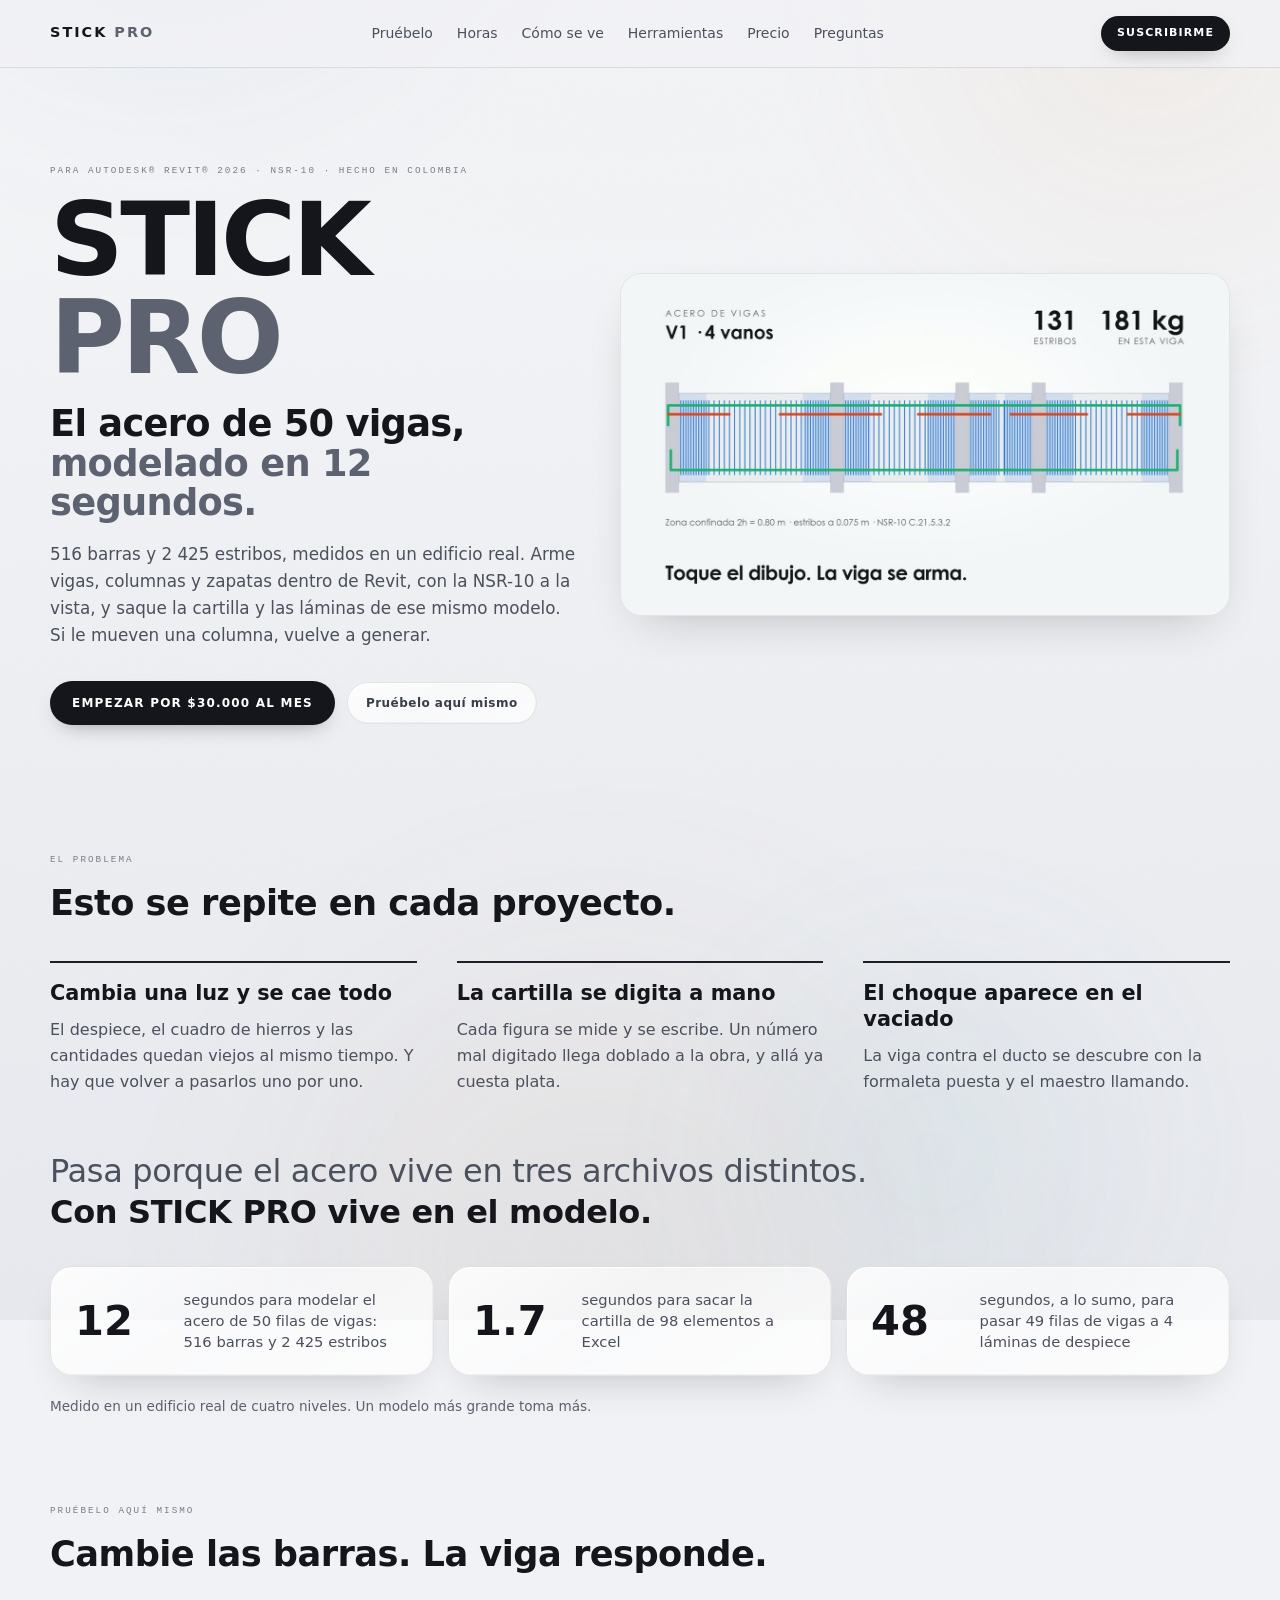
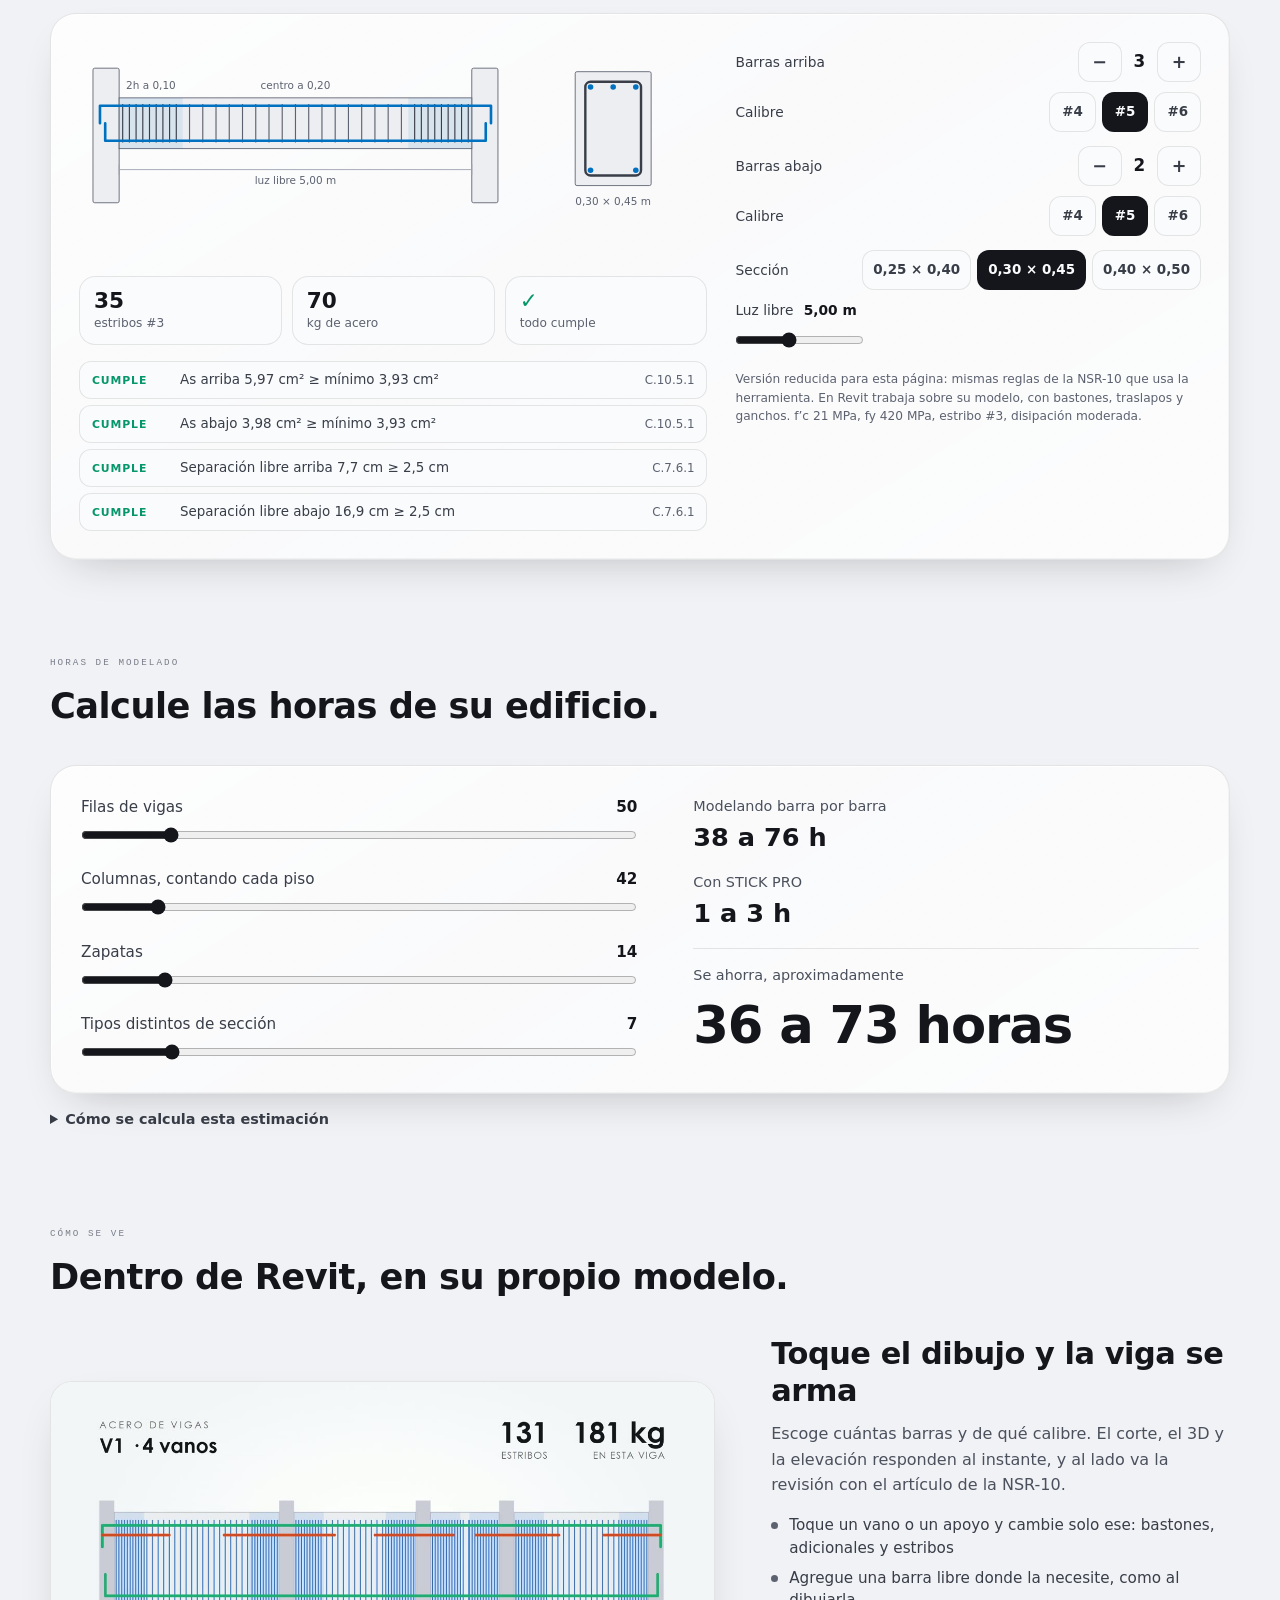
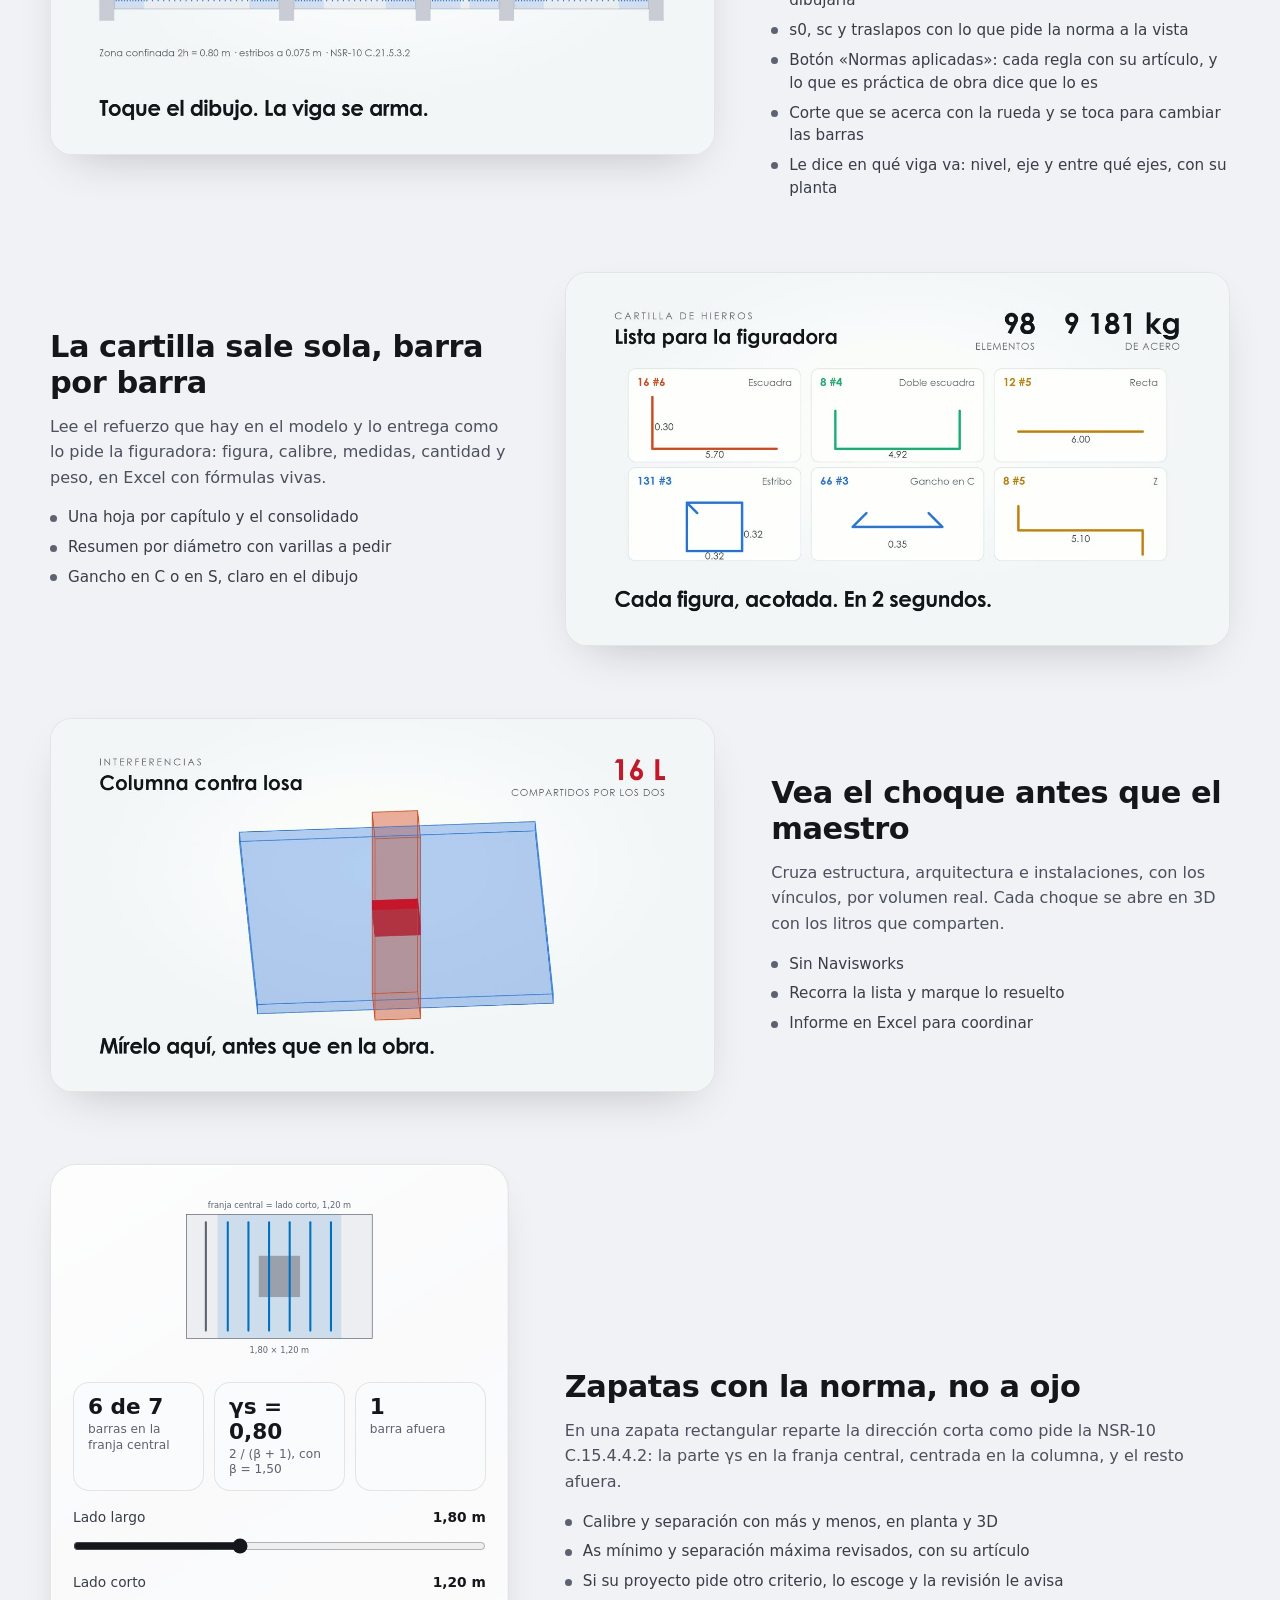
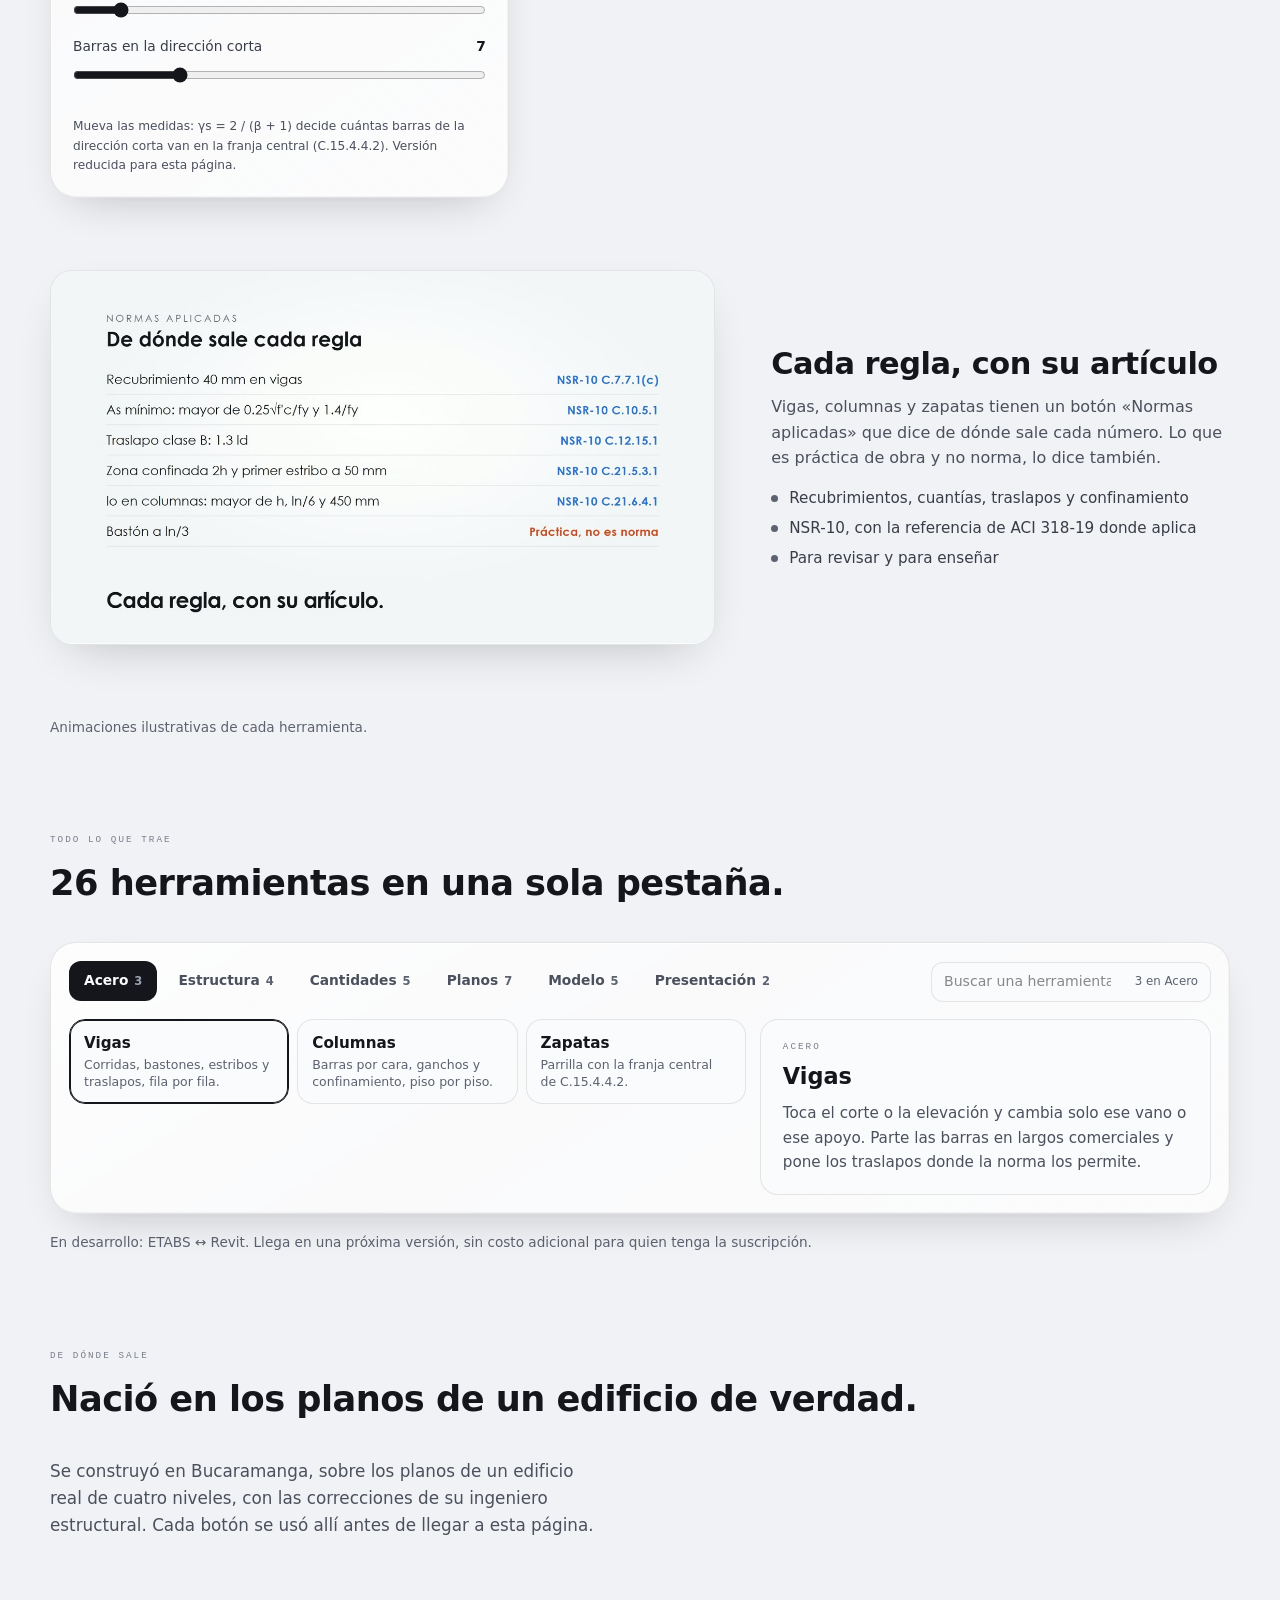
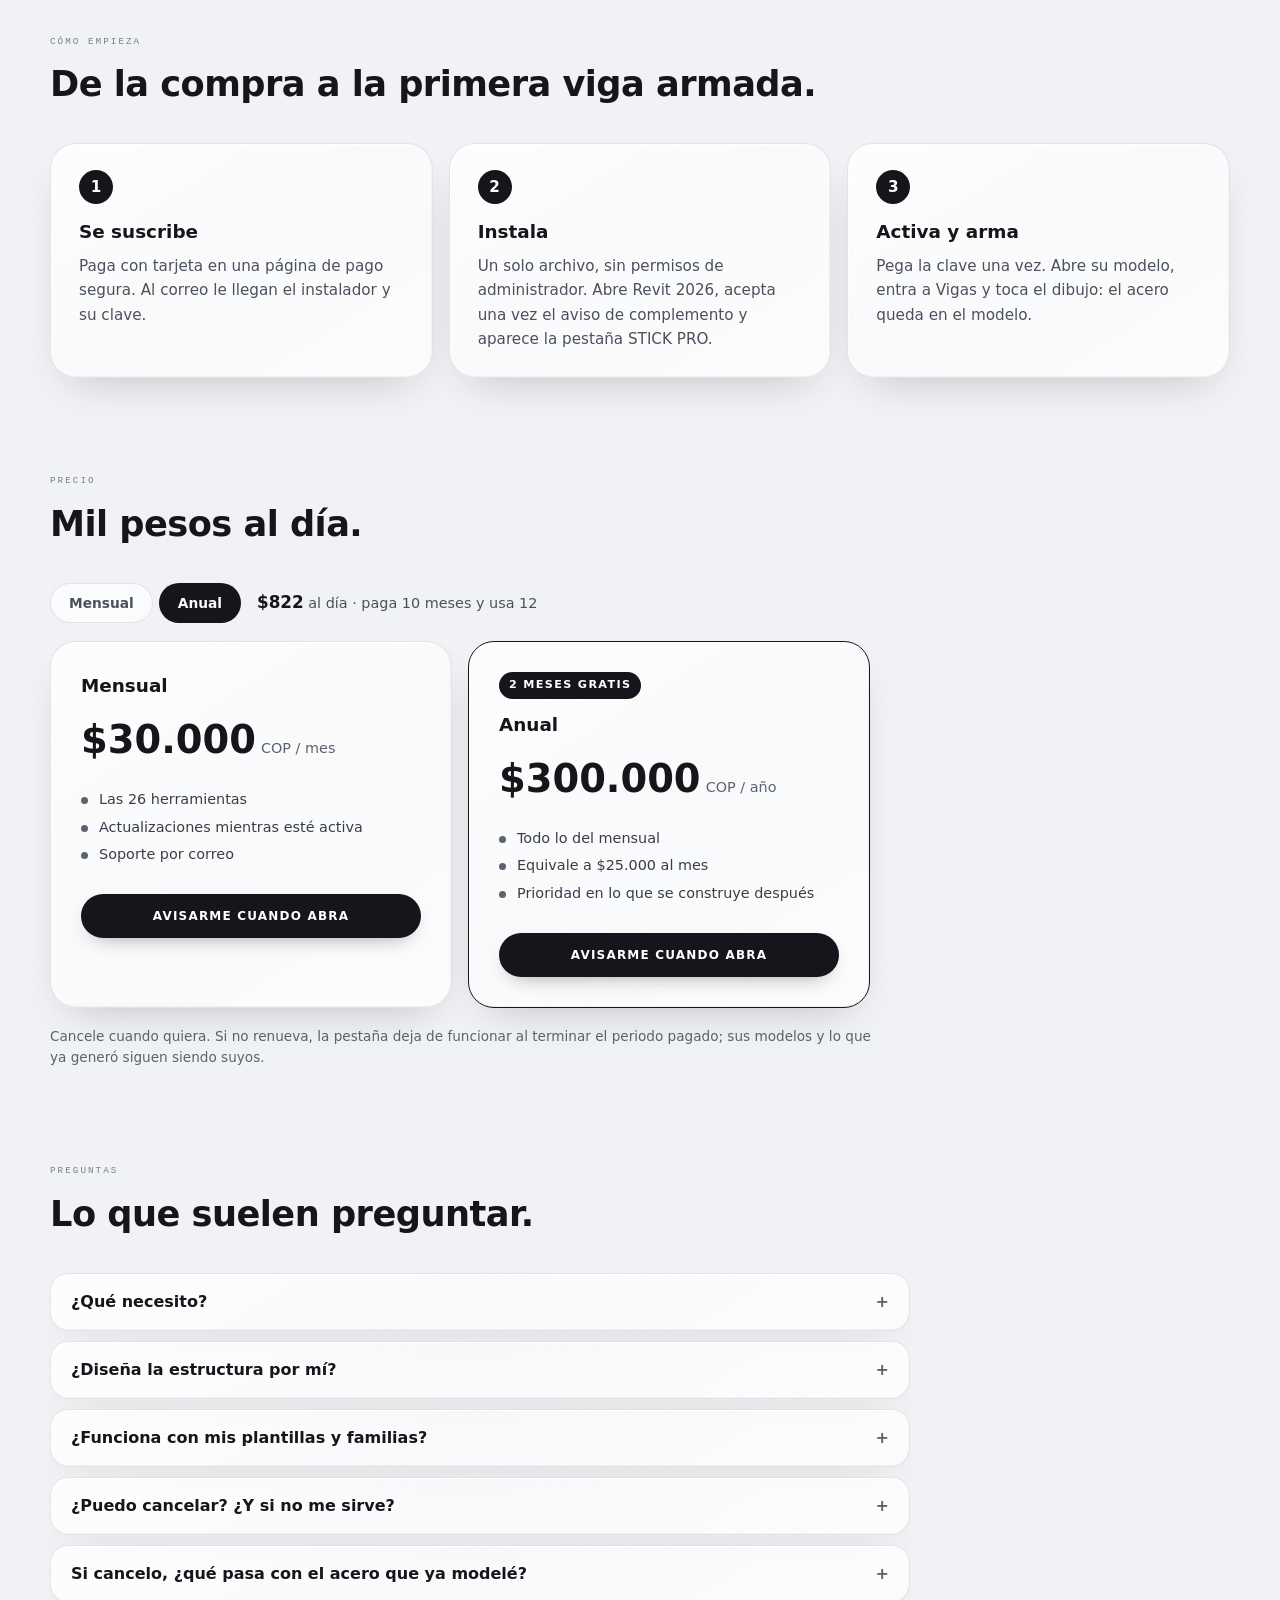
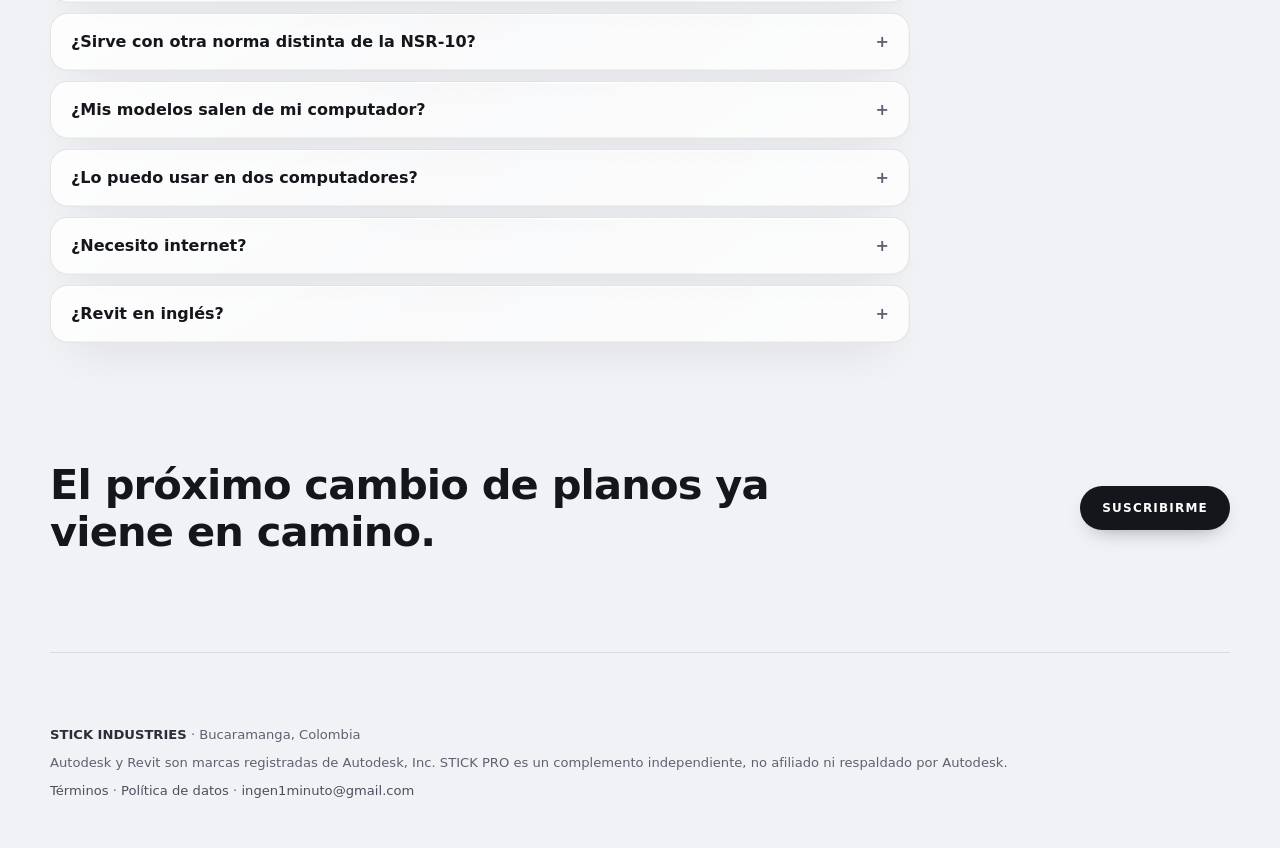
==== index.html @ 3b1366d1 "STICK PRO: sitio" ====
<!doctype html>
<html lang="es" class="light">
<head>
  <meta charset="utf-8" />
  <meta name="viewport" content="width=device-width, initial-scale=1" />
  <title>STICK PRO para Autodesk Revit · Acero, cartilla y láminas</title>
  <meta name="description" content="Arme el acero de vigas, columnas y zapatas dentro de Revit y saque la cartilla y las láminas de ese mismo modelo. Con NSR-10. Hecho en Colombia." />
  <meta name="theme-color" content="#f4f4f2" />
  <meta property="og:type" content="website" />
  <meta property="og:locale" content="es_CO" />
  <meta property="og:title" content="STICK PRO para Autodesk Revit" />
  <meta property="og:description" content="Acero de vigas, columnas y zapatas dentro de Revit, con la cartilla y las láminas del mismo modelo. Con NSR-10." />
  <meta property="og:image" content="./vid/vigas.jpg" />
  <link rel="icon" href="data:image/svg+xml,%3Csvg xmlns='http://www.w3.org/2000/svg' viewBox='0 0 32 32'%3E%3Crect width='32' height='32' rx='7' fill='%232b2b2b'/%3E%3Cpath d='M8 11h16M8 16h16M8 21h16' stroke='%23f4f4f2' stroke-width='2.4' stroke-linecap='round'/%3E%3C/svg%3E" />
  <script type="module" crossorigin src="./assets/index-DRsMQs9T.js"></script>
  <link rel="stylesheet" crossorigin href="./assets/src-CKkmKyn2.css">
</head>
<body class="bg-fondo text-zinc-100 font-sans antialiased">
  <div class="campo" aria-hidden="true">
    <div class="masa m1"></div><div class="masa m2"></div><div class="masa m3"></div><div class="masa m4"></div>
    <div class="grano"></div>
  </div>

  <div class="avance" aria-hidden="true"></div>
  <div class="lienzo">
    <header class="cabecera">
      <div class="contenedor flex items-center justify-between gap-4 py-4">
        <a href="#inicio" class="marca">STICK <span>PRO</span></a>
        <nav id="menu" class="menu">
          <a href="#pruebe" class="enlace">Pruébelo</a>
          <a href="#horas" class="enlace">Horas</a>
          <a href="#demos" class="enlace">Cómo se ve</a>
          <a href="#herramientas" class="enlace">Herramientas</a>
          <a href="#precio" class="enlace">Precio</a>
          <a href="#preguntas" class="enlace">Preguntas</a>
        </nav>
        <div class="flex items-center gap-2">
          <a href="#precio" class="btn-primary">Suscribirme</a>
          <button type="button" class="menu-boton" aria-label="Menú" aria-controls="menu" aria-expanded="false"><span></span><span></span></button>
        </div>
      </div>
    </header>

    <main id="inicio">
      <section class="contenedor portada">
        <div class="entra">
          <p class="rotulo">Para Autodesk® Revit® 2026 · NSR-10 · Hecho en Colombia</p>
          <h1 class="marca-grande">STICK <span>PRO</span></h1>
          <p class="titular gancho">El acero de 50 vigas,<br /><em>modelado en 12 segundos.</em></p>
          <p class="bajada">516 barras y 2 425 estribos, medidos en un edificio real. Arme vigas, columnas y zapatas dentro de Revit, con la NSR-10 a la vista, y saque la cartilla y las láminas de ese mismo modelo. Si le mueven una columna, vuelve a generar.</p>
          <div class="flex flex-wrap items-center gap-3 mt-8">
            <a href="#precio" class="btn-primary">Empezar por $30.000 al mes</a>
            <a href="#pruebe" class="btn-secondary">Pruébelo aquí mismo</a>
          </div>
        </div>
        <figure class="video entra"><video data-loop poster="./vid/vigas.jpg" muted loop playsinline preload="none" aria-label="Una viga de cuatro vanos se arma con sus barras, estribos y bastones"><source src="./vid/vigas.mp4" type="video/mp4" /></video></figure>
      </section>

      <section id="problema" class="contenedor seccion">
        <p class="rotulo">El problema</p>
        <h2 class="subtitulo">Esto se repite en cada proyecto.</h2>
        <div class="dolores">
          <article class="dolor entra"><h3>Cambia una luz y se cae todo</h3><p>El despiece, el cuadro de hierros y las cantidades quedan viejos al mismo tiempo. Y hay que volver a pasarlos uno por uno.</p></article>
          <article class="dolor entra"><h3>La cartilla se digita a mano</h3><p>Cada figura se mide y se escribe. Un número mal digitado llega doblado a la obra, y allá ya cuesta plata.</p></article>
          <article class="dolor entra"><h3>El choque aparece en el vaciado</h3><p>La viga contra el ducto se descubre con la formaleta puesta y el maestro llamando.</p></article>
        </div>
        <p class="remate entra">Pasa porque el acero vive en tres archivos distintos.<br /><b>Con STICK PRO vive en el modelo.</b></p>
      </section>

      <section class="contenedor cifras entra">
        <div class="cifra vidrio"><b data-contar="12">12</b><span>segundos para modelar el acero de 50 filas de vigas: 516 barras y 2 425 estribos</span></div>
        <div class="cifra vidrio"><b>1.7</b><span>segundos para sacar la cartilla de 98 elementos a Excel</span></div>
        <div class="cifra vidrio"><b data-contar="48">48</b><span>segundos, a lo sumo, para pasar 49 filas de vigas a 4 láminas de despiece</span></div>
      </section>
      <p class="contenedor medido">Medido en un edificio real de cuatro niveles. Un modelo más grande toma más.</p>

      <section id="pruebe" class="contenedor seccion">
        <p class="rotulo">Pruébelo aquí mismo</p>
        <h2 class="subtitulo">Cambie las barras. La viga responde.</h2>
        <div id="viga-viva" class="viva viva-ancha vidrio entra">
          <div class="viva-izq">
            <div class="viva-dibujo"></div>
            <div class="viva-datos"></div>
            <ul class="viva-revision"></ul>
          </div>
          <div class="viva-der">
          <div class="viva-controles">
            <div>
              <div class="viva-fila"><span>Barras arriba</span><div class="pasos-n"><button type="button" data-paso="nSup:-1" aria-label="Quitar una barra">−</button><output data-v="nSup"></output><button type="button" data-paso="nSup:1" aria-label="Agregar una barra">+</button></div></div>
              <div class="viva-fila"><span>Calibre</span><div class="chips"><button type="button" class="chip" data-chip="bSup=#4">#4</button><button type="button" class="chip" data-chip="bSup=#5">#5</button><button type="button" class="chip" data-chip="bSup=#6">#6</button></div></div>
            </div>
            <div>
              <div class="viva-fila"><span>Barras abajo</span><div class="pasos-n"><button type="button" data-paso="nInf:-1" aria-label="Quitar una barra">−</button><output data-v="nInf"></output><button type="button" data-paso="nInf:1" aria-label="Agregar una barra">+</button></div></div>
              <div class="viva-fila"><span>Calibre</span><div class="chips"><button type="button" class="chip" data-chip="bInf=#4">#4</button><button type="button" class="chip" data-chip="bInf=#5">#5</button><button type="button" class="chip" data-chip="bInf=#6">#6</button></div></div>
            </div>
            <div class="viva-ancho">
              <div class="viva-fila"><span>Sección</span><div class="chips viva-secciones"></div></div>
              <label class="viva-fila viva-luz"><span>Luz libre <output data-v="ln"></output></span><input type="range" min="3" max="8" step="0.1" value="5" aria-label="Luz libre en metros" /></label>
            </div>
          </div>
          <p class="viva-nota">Versión reducida para esta página: mismas reglas de la NSR-10 que usa la herramienta. En Revit trabaja sobre su modelo, con bastones, traslapos y ganchos. f’c 21 MPa, fy 420 MPa, estribo #3, disipación moderada.</p>
          </div>
        </div>
      </section>

      <section id="horas" class="contenedor seccion">
        <p class="rotulo">Horas de modelado</p>
        <h2 class="subtitulo">Calcule las horas de su edificio.</h2>
        <div class="calc vidrio entra">
          <div class="calc-datos">
            <label>Filas de vigas <output id="o-v">50</output><input id="c-v" type="range" min="5" max="300" step="5" value="50" /></label>
            <label>Columnas, contando cada piso <output id="o-c">42</output><input id="c-c" type="range" min="4" max="300" step="2" value="42" /></label>
            <label>Zapatas <output id="o-z">14</output><input id="c-z" type="range" min="0" max="100" step="1" value="14" /></label>
            <label>Tipos distintos de sección <output id="o-t">7</output><input id="c-t" type="range" min="1" max="40" step="1" value="7" /></label>
          </div>
          <div class="calc-res">
            <div><span>Modelando barra por barra</span><b id="r-m">37 a 75 h</b></div>
            <div><span>Con STICK PRO</span><b id="r-s">1 a 3 h</b></div>
            <div class="calc-ahorro"><span>Se ahorra, aproximadamente</span><b id="r-a">35 a 70 horas</b></div>
          </div>
        </div>
        <details class="supuestos"><summary>Cómo se calcula esta estimación</summary>
          <p>Solo el modelado del acero, sin cálculo estructural. <b>A mano:</b> 30 a 60 minutos por fila de viga y 15 a 30 por columna, cifras publicadas por un fabricante de complementos para Revit, y 10 a 20 minutos por zapata, supuesto nuestro. <b>Con STICK PRO:</b> 5 a 10 minutos por tipo para escoger las barras y 1 a 2 minutos por fila para revisarla; la máquina tarda segundos. Es una estimación, no una medición: su resultado depende del proyecto y de su experiencia.</p>
        </details>
      </section>

      <section id="demos" class="contenedor seccion">
        <p class="rotulo">Cómo se ve</p>
        <h2 class="subtitulo">Dentro de Revit, en su propio modelo.</h2>

        <article class="demo entra">
          <figure class="video"><video data-loop poster="./vid/vigas.jpg" muted loop playsinline preload="none" aria-label="Viga armándose"><source src="./vid/vigas.mp4" type="video/mp4" /></video></figure>
          <div>
            <h3>Toque el dibujo y la viga se arma</h3>
            <p>Escoge cuántas barras y de qué calibre. El corte, el 3D y la elevación responden al instante, y al lado va la revisión con el artículo de la NSR-10.</p>
            <ul><li>Toque un vano o un apoyo y cambie solo ese: bastones, adicionales y estribos</li><li>Agregue una barra libre donde la necesite, como al dibujarla</li><li>s0, sc y traslapos con lo que pide la norma a la vista</li><li>Botón «Normas aplicadas»: cada regla con su artículo, y lo que es práctica de obra dice que lo es</li><li>Corte que se acerca con la rueda y se toca para cambiar las barras</li><li>Le dice en qué viga va: nivel, eje y entre qué ejes, con su planta</li></ul>
          </div>
        </article>

        <article class="demo demo-inv entra">
          <figure class="video"><video data-loop poster="./vid/cartilla.jpg" muted loop playsinline preload="none" aria-label="Figuras de la cartilla dibujándose con sus medidas"><source src="./vid/cartilla.mp4" type="video/mp4" /></video></figure>
          <div>
            <h3>La cartilla sale sola, barra por barra</h3>
            <p>Lee el refuerzo que hay en el modelo y lo entrega como lo pide la figuradora: figura, calibre, medidas, cantidad y peso, en Excel con fórmulas vivas.</p>
            <ul><li>Una hoja por capítulo y el consolidado</li><li>Resumen por diámetro con varillas a pedir</li><li>Gancho en C o en S, claro en el dibujo</li></ul>
          </div>
        </article>

        <article class="demo entra">
          <figure class="video"><video data-loop poster="./vid/choque.jpg" muted loop playsinline preload="none" aria-label="Columna que atraviesa una losa con el volumen compartido en rojo"><source src="./vid/choque.mp4" type="video/mp4" /></video></figure>
          <div>
            <h3>Vea el choque antes que el maestro</h3>
            <p>Cruza estructura, arquitectura e instalaciones, con los vínculos, por volumen real. Cada choque se abre en 3D con los litros que comparten.</p>
            <ul><li>Sin Navisworks</li><li>Recorra la lista y marque lo resuelto</li><li>Informe en Excel para coordinar</li></ul>
          </div>
        </article>
        <article class="demo demo-inv entra">
          <div id="zapata-viva" class="viva vidrio">
            <div class="zap-dibujo"></div>
            <div class="zap-res viva-datos"></div>
            <div class="zap-controles">
              <label><span>Lado largo <output data-k="largo"></output></span><input type="range" data-k="largo" min="1.0" max="3.0" step="0.1" value="1.8" /></label>
              <label><span>Lado corto <output data-k="corto"></output></span><input type="range" data-k="corto" min="1.0" max="3.0" step="0.1" value="1.2" /></label>
              <label><span>Barras en la dirección corta <output data-k="n"></output></span><input type="range" data-k="n" min="4" max="16" step="1" value="7" /></label>
            </div>
            <p class="viva-nota">Mueva las medidas: γs = 2 / (β + 1) decide cuántas barras de la dirección corta van en la franja central (C.15.4.4.2). Versión reducida para esta página.</p>
          </div>
          <div>
            <h3>Zapatas con la norma, no a ojo</h3>
            <p>En una zapata rectangular reparte la dirección corta como pide la NSR-10 C.15.4.4.2: la parte γs en la franja central, centrada en la columna, y el resto afuera.</p>
            <ul><li>Calibre y separación con más y menos, en planta y 3D</li><li>As mínimo y separación máxima revisados, con su artículo</li><li>Si su proyecto pide otro criterio, lo escoge y la revisión le avisa</li></ul>
          </div>
        </article>

        <article class="demo entra">
          <figure class="video"><video data-loop poster="./vid/normas.jpg" muted loop playsinline preload="none" aria-label="Lista de reglas con su artículo de la NSR-10 y una marcada como práctica de obra"><source src="./vid/normas.mp4" type="video/mp4" /></video></figure>
          <div>
            <h3>Cada regla, con su artículo</h3>
            <p>Vigas, columnas y zapatas tienen un botón «Normas aplicadas» que dice de dónde sale cada número. Lo que es práctica de obra y no norma, lo dice también.</p>
            <ul><li>Recubrimientos, cuantías, traslapos y confinamiento</li><li>NSR-10, con la referencia de ACI 318-19 donde aplica</li><li>Para revisar y para enseñar</li></ul>
          </div>
        </article>
        <p class="medido">Animaciones ilustrativas de cada herramienta.</p>
      </section>

      <section id="herramientas" class="contenedor seccion">
        <p class="rotulo">Todo lo que trae</p>
        <h2 class="subtitulo">26 herramientas en una sola pestaña.</h2>
        <div id="cinta" class="cinta vidrio entra">
          <div class="cinta-cabeza">
            <div class="cinta-paneles" role="tablist" aria-label="Paneles de la pestaña"></div>
            <label class="cinta-busca"><input type="search" class="cinta-buscar" placeholder="Buscar una herramienta" aria-label="Buscar una herramienta" /><span class="cinta-cuenta"></span></label>
          </div>
          <div class="cinta-cuerpo">
            <div class="cinta-botones"></div>
            <div class="cinta-ficha" aria-live="polite"></div>
          </div>
        </div>
        <p class="nota">En desarrollo: ETABS ↔ Revit. Llega en una próxima versión, sin costo adicional para quien tenga la suscripción.</p>
      </section>

      <section class="contenedor seccion origen entra">
        <p class="rotulo">De dónde sale</p>
        <h2 class="subtitulo">Nació en los planos de un edificio de verdad.</h2>
        <p class="bajada">Se construyó en Bucaramanga, sobre los planos de un edificio real de cuatro niveles, con las correcciones de su ingeniero estructural. Cada botón se usó allí antes de llegar a esta página.</p>
      </section>

      <section id="empezar" class="contenedor seccion">
        <p class="rotulo">Cómo empieza</p>
        <h2 class="subtitulo">De la compra a la primera viga armada.</h2>
        <ol class="pasos">
          <li class="vidrio entra"><b>1</b><h3>Se suscribe</h3><p>Paga con tarjeta en una página de pago segura. Al correo le llegan el instalador y su clave.</p></li>
          <li class="vidrio entra"><b>2</b><h3>Instala</h3><p>Un solo archivo, sin permisos de administrador. Abre Revit 2026, acepta una vez el aviso de complemento y aparece la pestaña STICK PRO.</p></li>
          <li class="vidrio entra"><b>3</b><h3>Activa y arma</h3><p>Pega la clave una vez. Abre su modelo, entra a Vigas y toca el dibujo: el acero queda en el modelo.</p></li>
        </ol>
      </section>

      <section id="precio" class="contenedor seccion">
        <p class="rotulo">Precio</p>
        <h2 class="subtitulo">Mil pesos al día.</h2>
        <div class="ciclo" role="group" aria-label="Forma de pago">
          <button type="button" data-ciclo="mensual">Mensual</button>
          <button type="button" data-ciclo="anual">Anual</button>
          <span class="precio-dia"></span>
        </div>
        <div class="planes">
          <div class="plan vidrio entra" data-plan="mensual">
            <h3>Mensual</h3>
            <p class="valor"><b data-pesos="30000">$30.000</b> <span>COP / mes</span></p>
            <ul><li>Las 26 herramientas</li><li>Actualizaciones mientras esté activa</li><li>Soporte por correo</li></ul>
            <a href="#" class="btn-primary w-full text-center comprar" data-plan="mensual">Suscribirme</a>
          </div>
          <div class="plan plan-destacado vidrio entra" data-plan="anual">
            <span class="etiqueta">2 meses gratis</span>
            <h3>Anual</h3>
            <p class="valor"><b data-pesos="300000">$300.000</b> <span>COP / año</span></p>
            <ul><li>Todo lo del mensual</li><li>Equivale a $25.000 al mes</li><li>Prioridad en lo que se construye después</li></ul>
            <a href="#" class="btn-primary w-full text-center comprar" data-plan="anual">Suscribirme</a>
          </div>
        </div>
        <p class="nota">Cancele cuando quiera. Si no renueva, la pestaña deja de funcionar al terminar el periodo pagado; sus modelos y lo que ya generó siguen siendo suyos.</p>
      </section>

      <section id="preguntas" class="contenedor seccion">
        <p class="rotulo">Preguntas</p>
        <h2 class="subtitulo">Lo que suelen preguntar.</h2>
        <div class="preguntas">
          <details class="vidrio"><summary>¿Qué necesito?</summary><p>Windows y Revit 2026 en español. El instalador pone todo lo demás. Al abrir Revit por primera vez, verá un aviso de seguridad de complemento: elija cargarlo.</p></details>
          <details class="vidrio"><summary>¿Diseña la estructura por mí?</summary><p>No. Arranca con el mínimo de la NSR-10 y revisa cuantías, separaciones y traslapos, pero las barras las decide el ingeniero. La firma sigue siendo suya.</p></details>
          <details class="vidrio"><summary>¿Funciona con mis plantillas y familias?</summary><p>Sí. Lee las vigas, columnas y zapatas que ya tiene modeladas, con sus tipos y materiales.</p></details>
          <details class="vidrio"><summary>¿Puedo cancelar? ¿Y si no me sirve?</summary><p>Cancela cuando quiera, desde el enlace de su recibo. Si no le sirve, le devolvemos el dinero dentro de los 5 días hábiles siguientes a la compra.</p></details>
          <details class="vidrio"><summary>Si cancelo, ¿qué pasa con el acero que ya modelé?</summary><p>Se queda. Lo que STICK PRO crea son barras, vistas, cotas y tablas propias de Revit: siguen en su modelo y se editan con Revit aunque la pestaña ya no esté.</p></details>
          <details class="vidrio"><summary>¿Sirve con otra norma distinta de la NSR-10?</summary><p>Las reglas y las citas son de la NSR-10, con la referencia de ACI 318-19 donde aplica. Recubrimientos, separaciones, traslapos y ganchos se pueden escribir a mano, pero la revisión siempre compara contra la NSR-10.</p></details>
          <details class="vidrio"><summary>¿Mis modelos salen de mi computador?</summary><p>No. Todo se hace en su equipo. Para la licencia solo se comprueba su clave.</p></details>
          <details class="vidrio"><summary>¿Lo puedo usar en dos computadores?</summary><p>Una suscripción es para una persona. La clave admite dos activaciones, para que pueda cambiar de computador sin escribirnos.</p></details>
          <details class="vidrio"><summary>¿Necesito internet?</summary><p>Una vez, para activar la clave. Después puede trabajar hasta 7 días sin conexión antes de que la herramienta pida confirmarla.</p></details>
          <details class="vidrio"><summary>¿Revit en inglés?</summary><p>Hoy está probado en Revit 2026 en español. Otros idiomas no están garantizados todavía.</p></details>
        </div>
      </section>

      <section class="contenedor cierre entra">
        <h2>El próximo cambio de planos ya viene en camino.</h2>
        <a href="#precio" class="btn-primary">Suscribirme</a>
      </section>
    </main>

    <footer class="contenedor pie">
      <p><b>STICK INDUSTRIES</b> · Bucaramanga, Colombia</p>
      <p>Autodesk y Revit son marcas registradas de Autodesk, Inc. STICK PRO es un complemento independiente, no afiliado ni respaldado por Autodesk.</p>
      <p><a href="./terminos.html" class="enlace">Términos</a> · <a href="./privacidad.html" class="enlace">Política de datos</a> · <a href="mailto:ingen1minuto@gmail.com" class="enlace">ingen1minuto@gmail.com</a></p>
    </footer>
  </div>

</body>
</html>
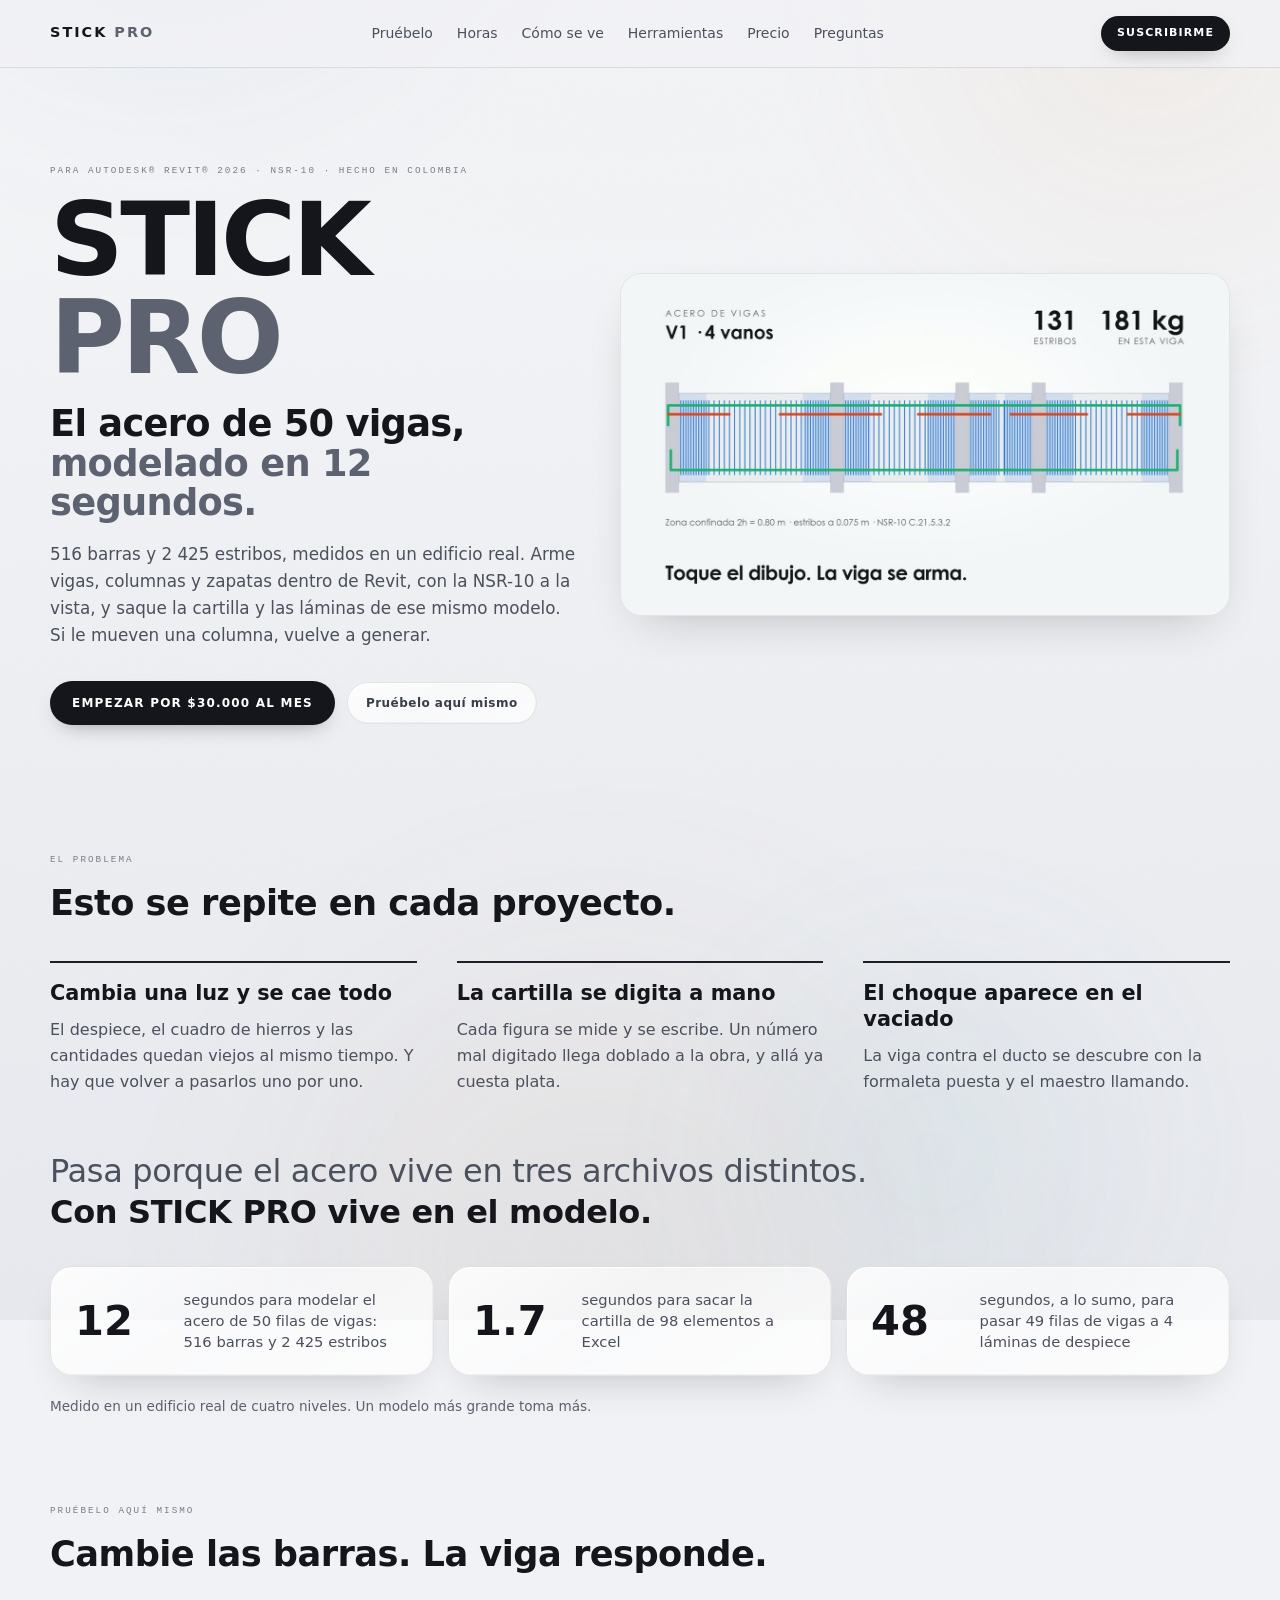
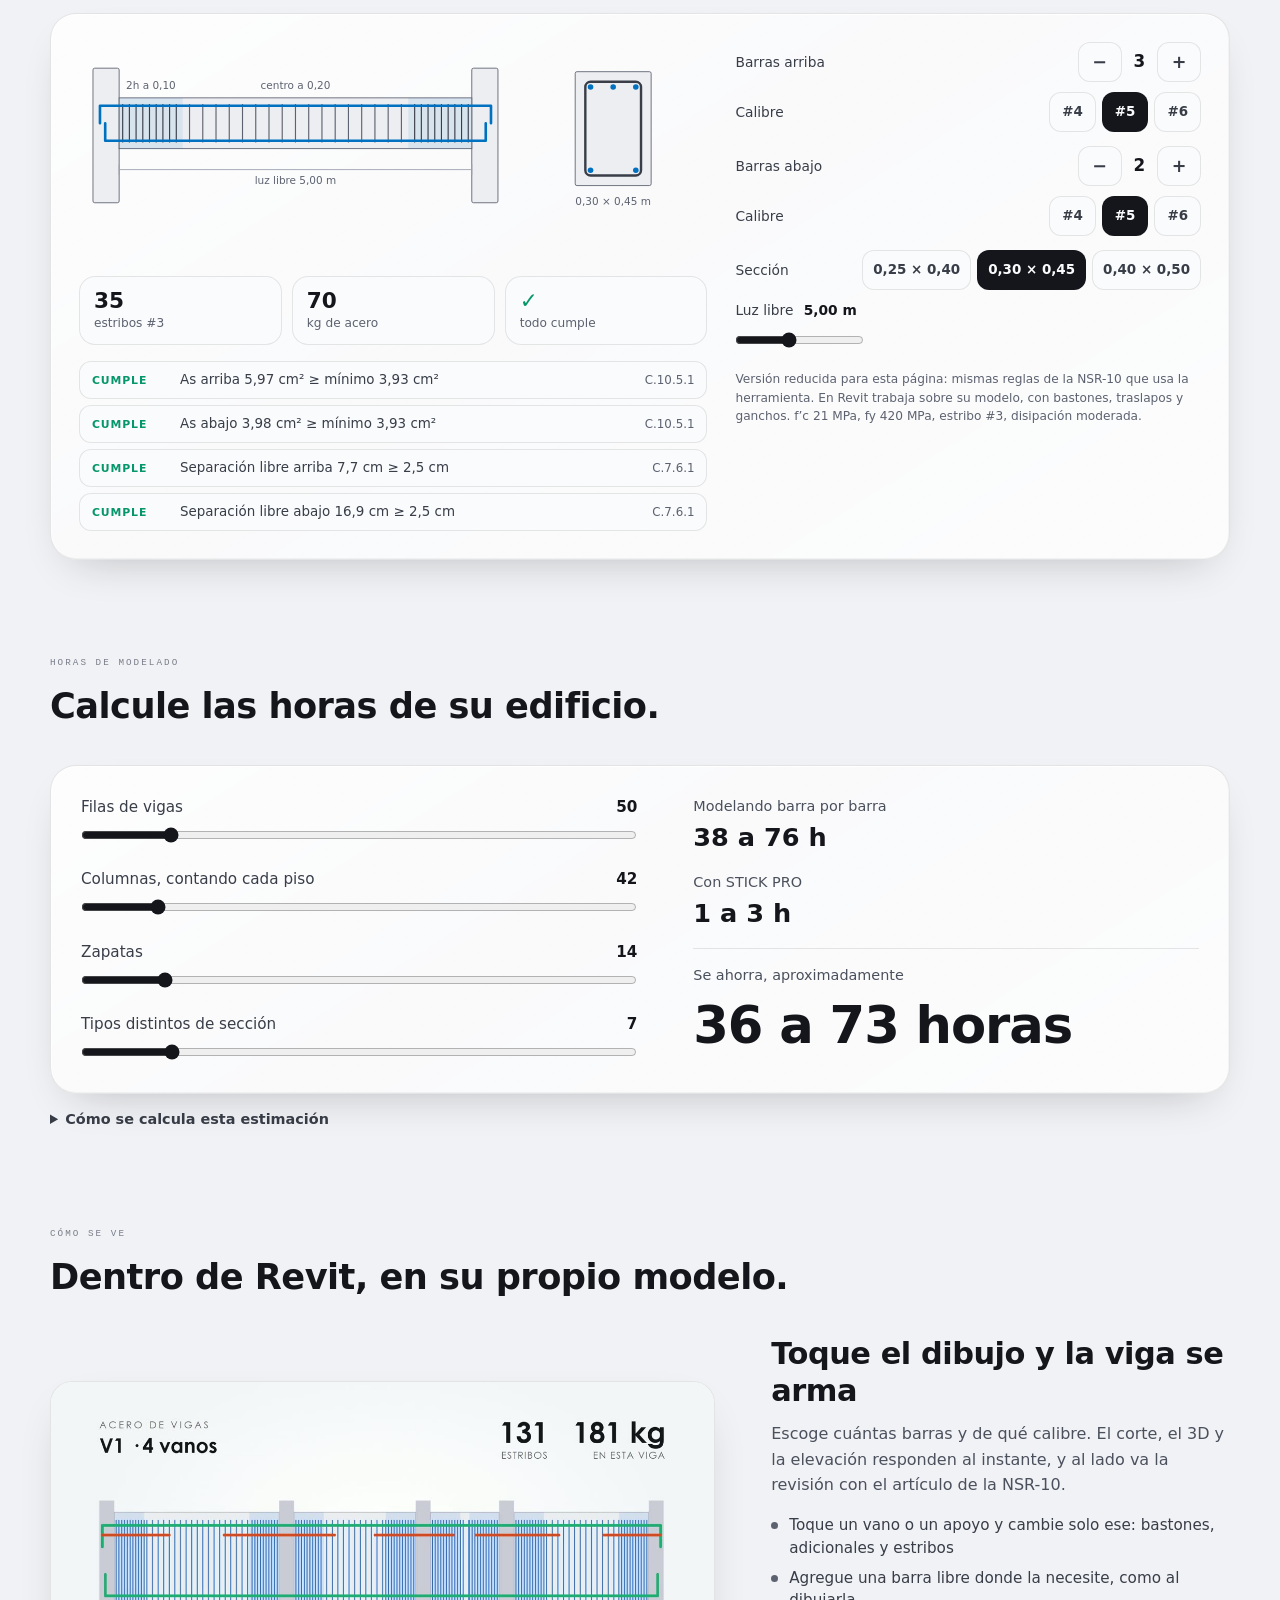
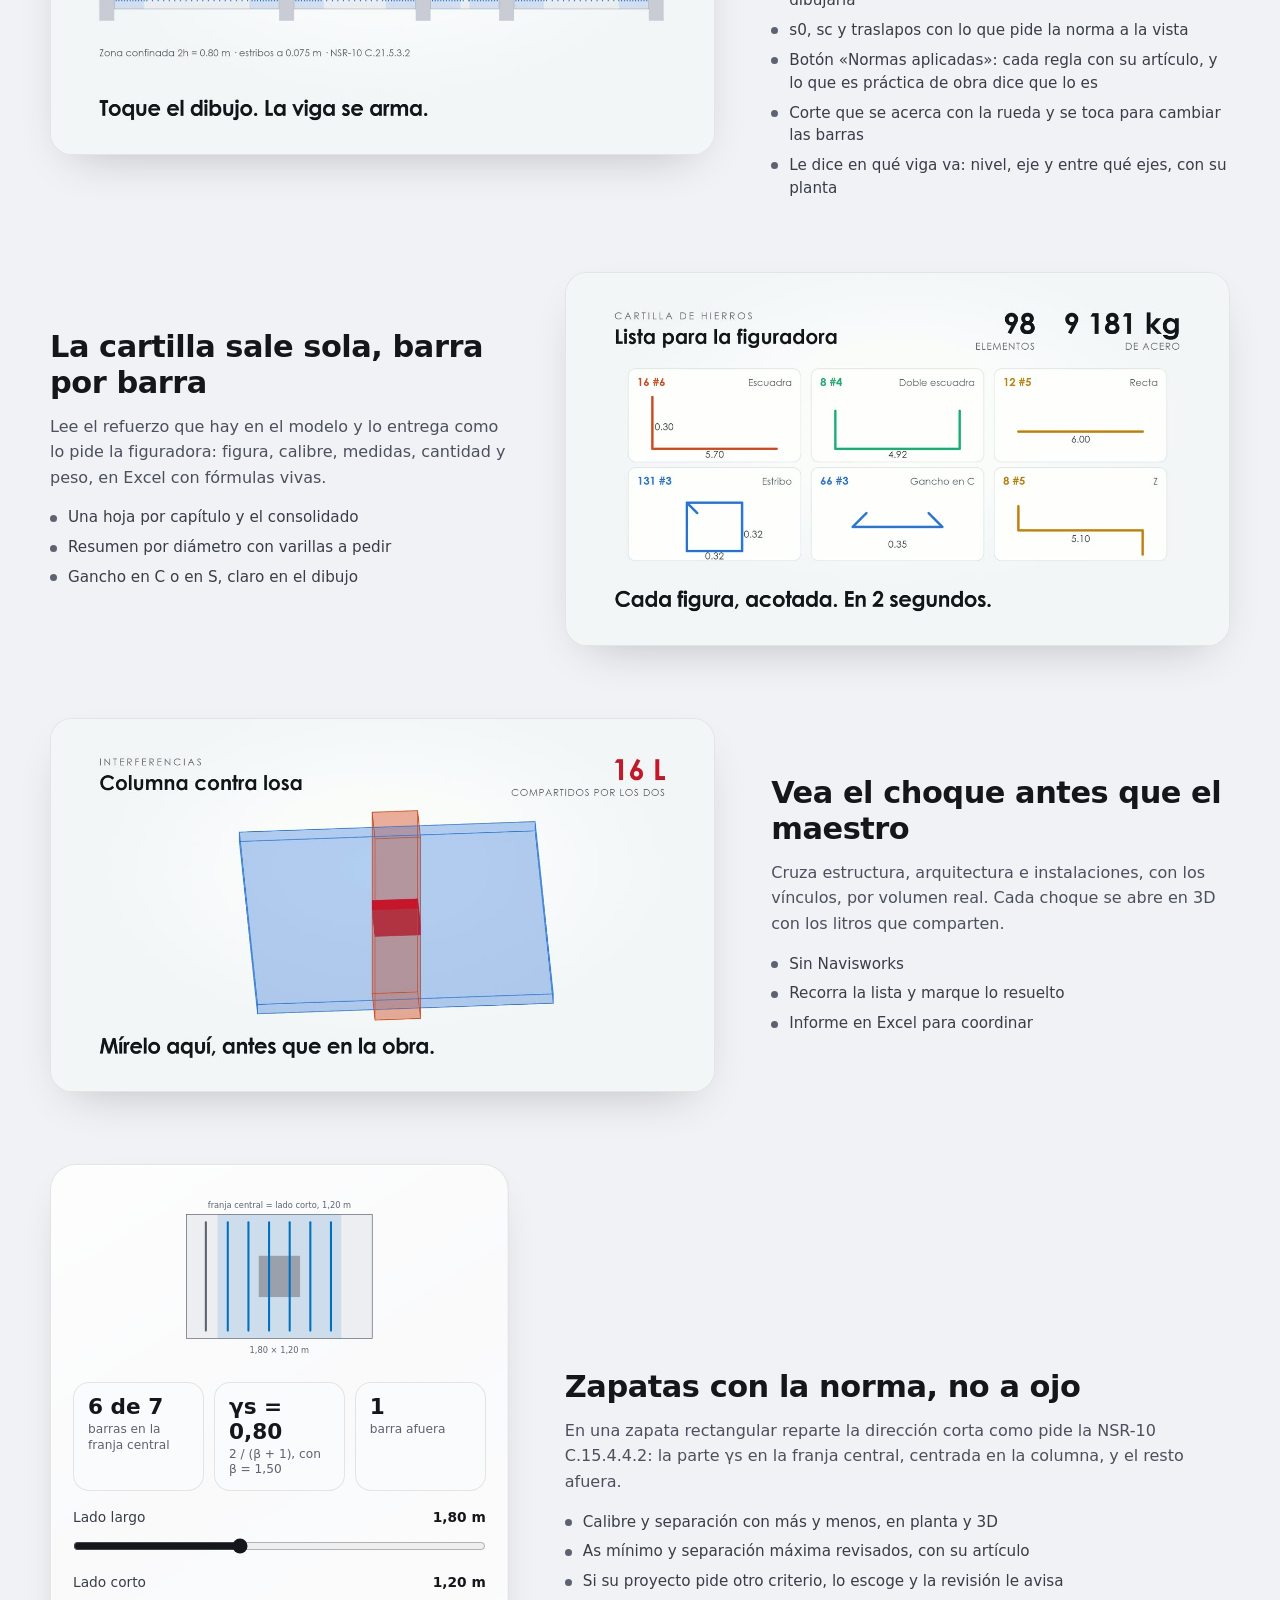
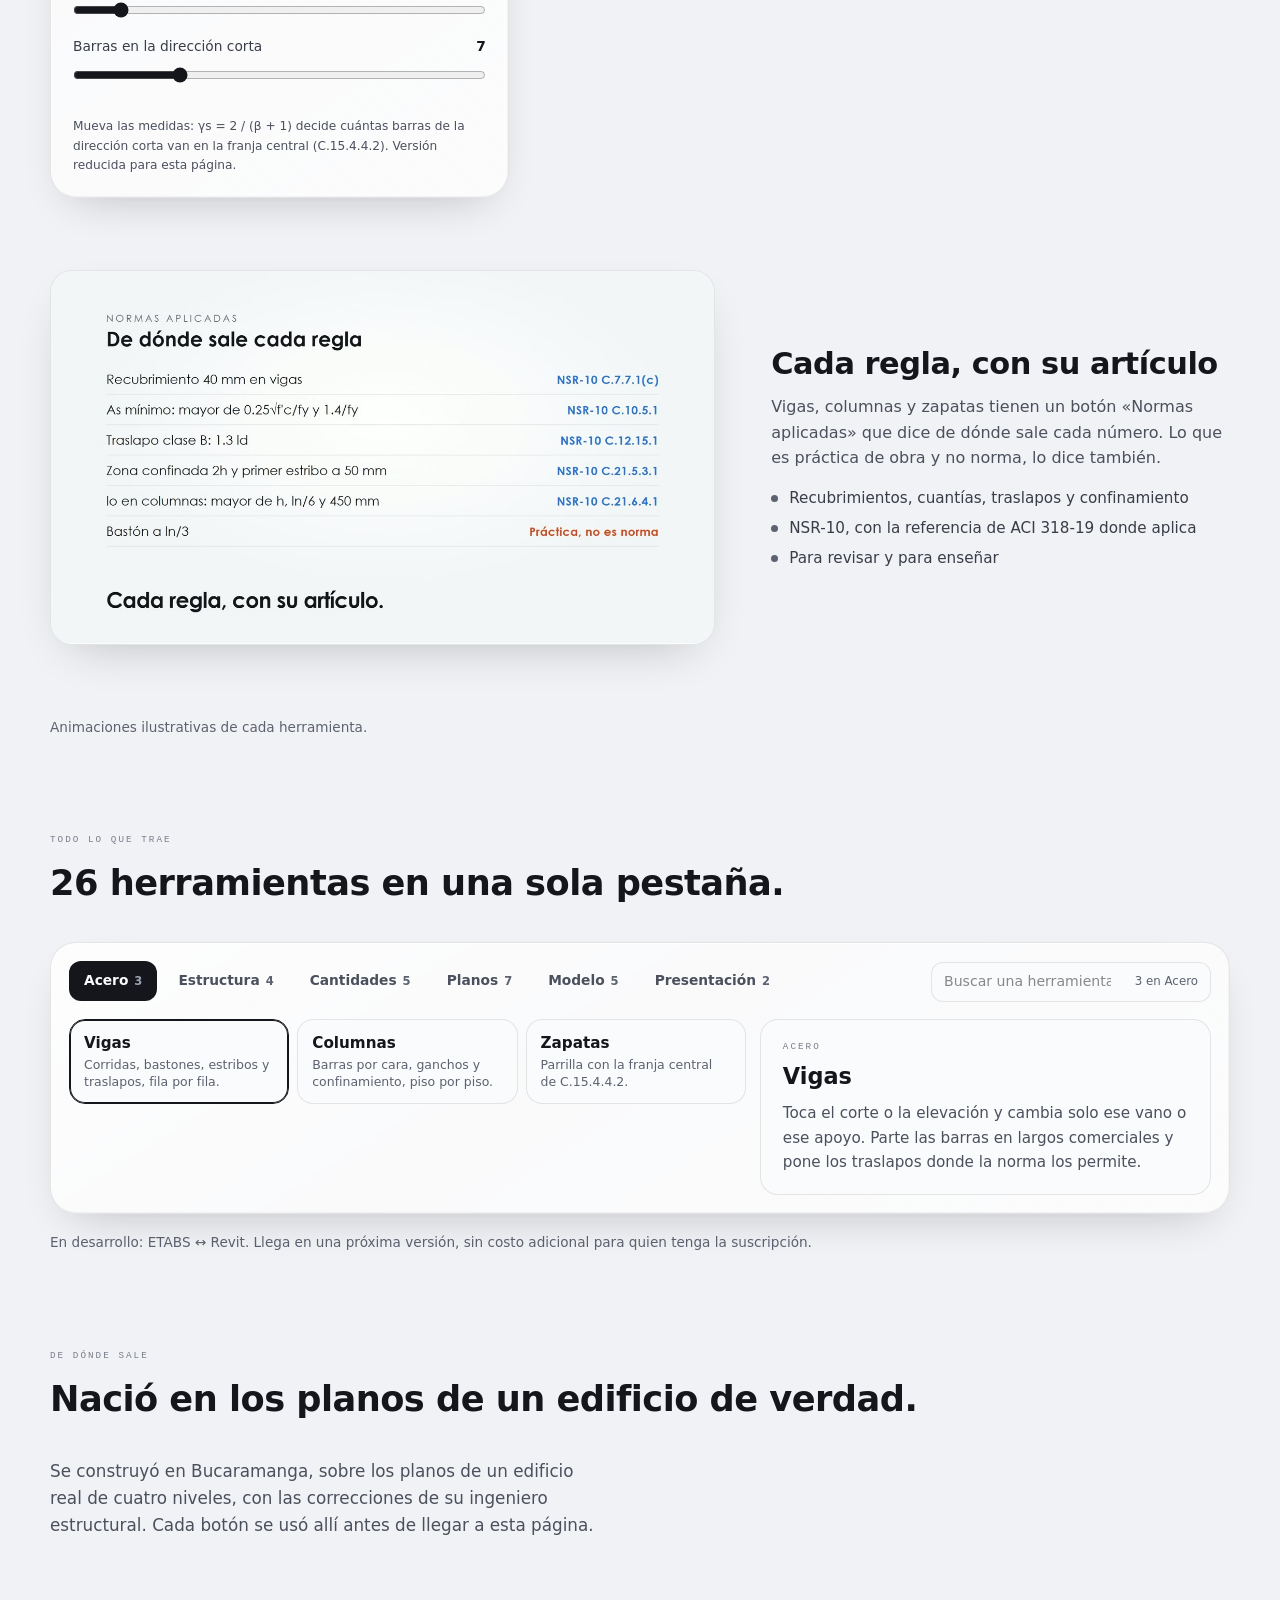
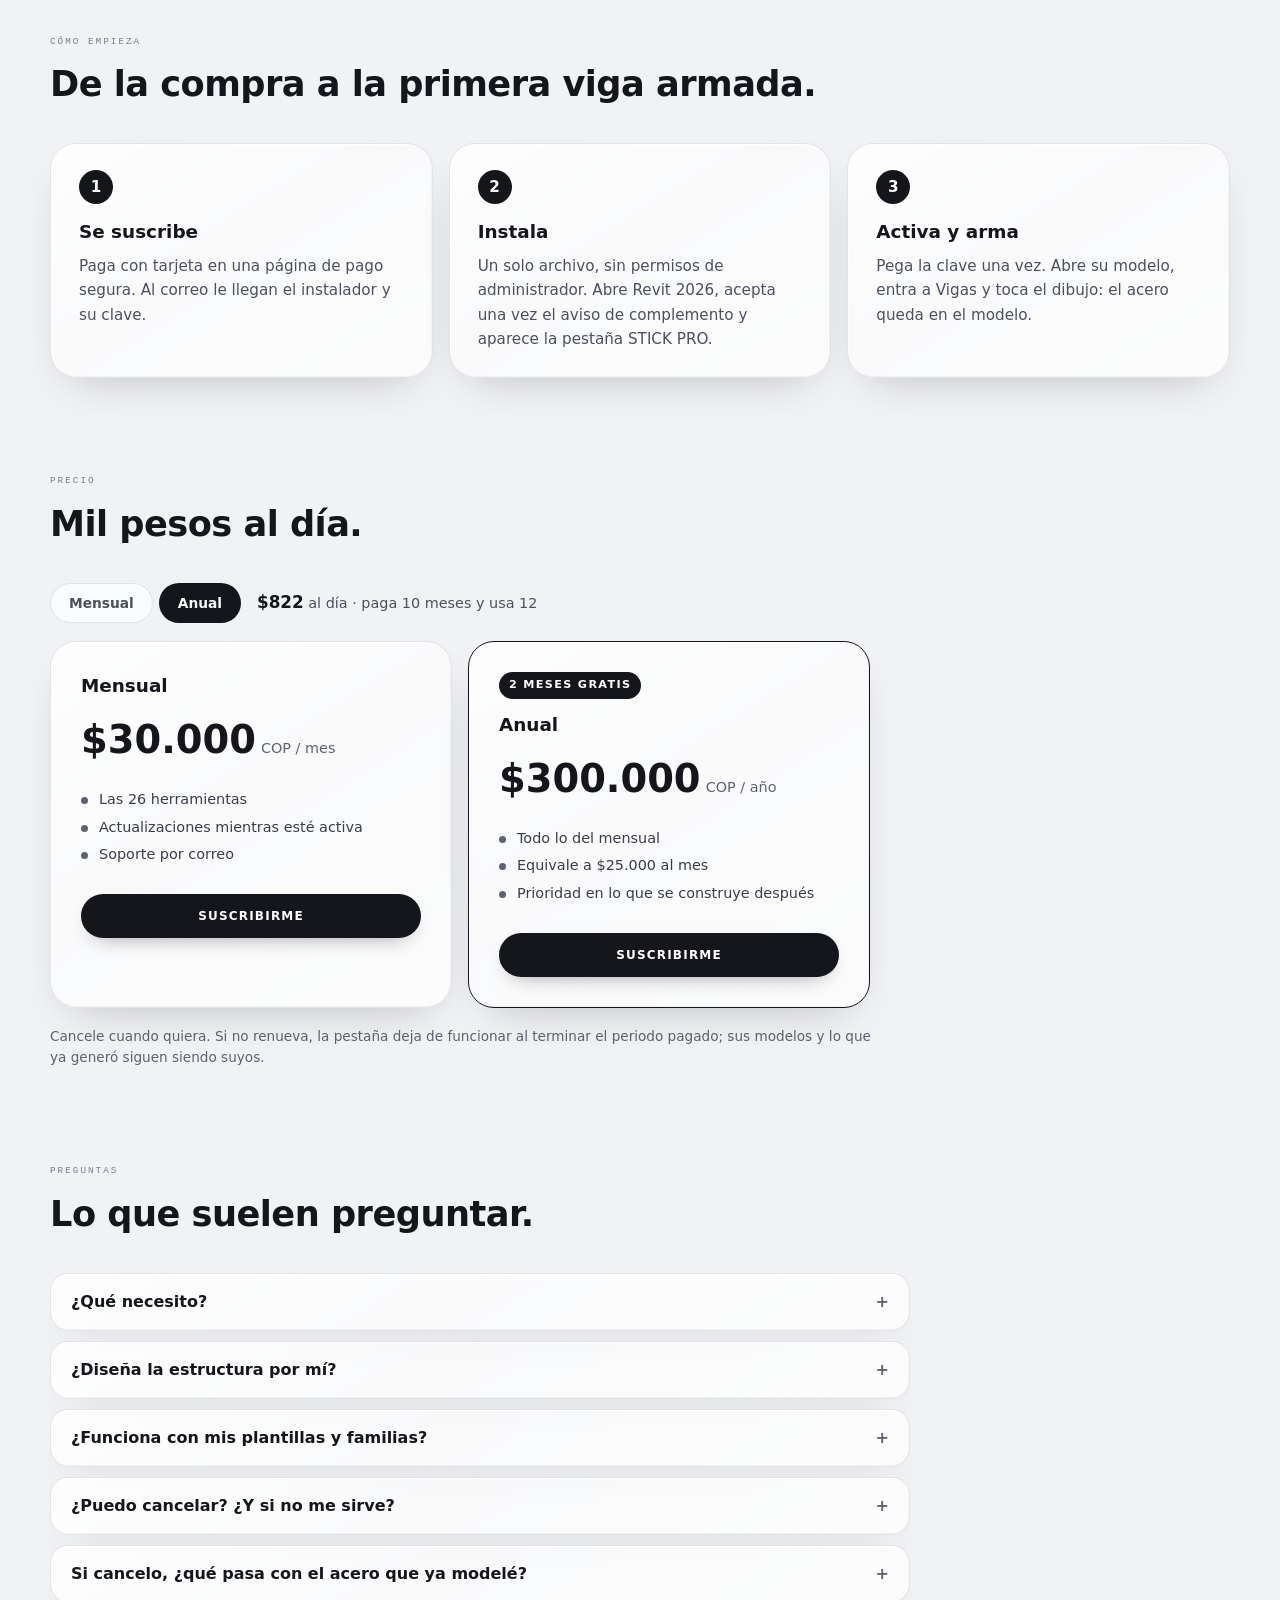
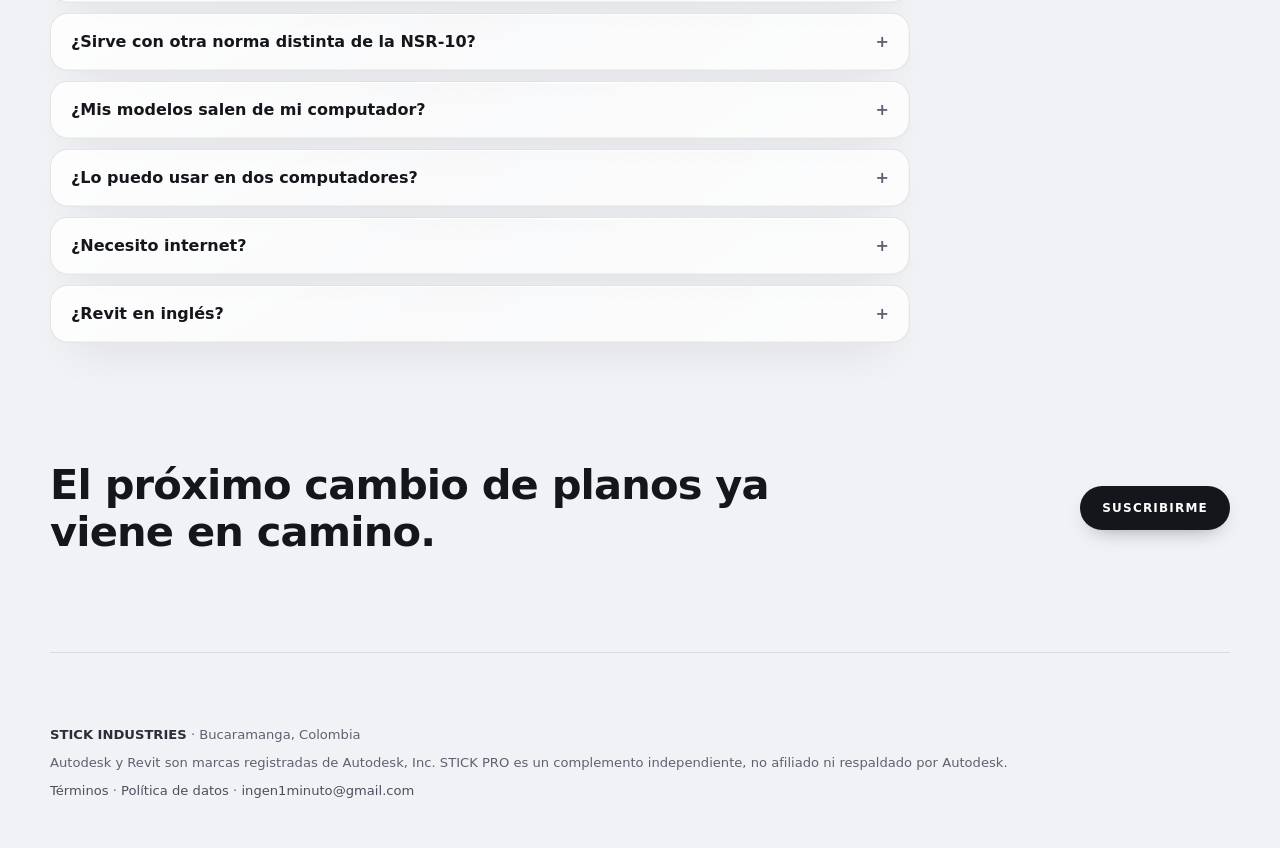
==== commit 7c9f1ff2: "Enlaces de pago" ====
--- a/index.html
+++ b/index.html
@@ -12,7 +12,7 @@
   <meta property="og:description" content="Acero de vigas, columnas y zapatas dentro de Revit, con la cartilla y las láminas del mismo modelo. Con NSR-10." />
   <meta property="og:image" content="./vid/vigas.jpg" />
   <link rel="icon" href="data:image/svg+xml,%3Csvg xmlns='http://www.w3.org/2000/svg' viewBox='0 0 32 32'%3E%3Crect width='32' height='32' rx='7' fill='%232b2b2b'/%3E%3Cpath d='M8 11h16M8 16h16M8 21h16' stroke='%23f4f4f2' stroke-width='2.4' stroke-linecap='round'/%3E%3C/svg%3E" />
-  <script type="module" crossorigin src="./assets/index-DRsMQs9T.js"></script>
+  <script type="module" crossorigin src="./assets/index-QenmT5bF.js"></script>
   <link rel="stylesheet" crossorigin href="./assets/src-CKkmKyn2.css">
 </head>
 <body class="bg-fondo text-zinc-100 font-sans antialiased">
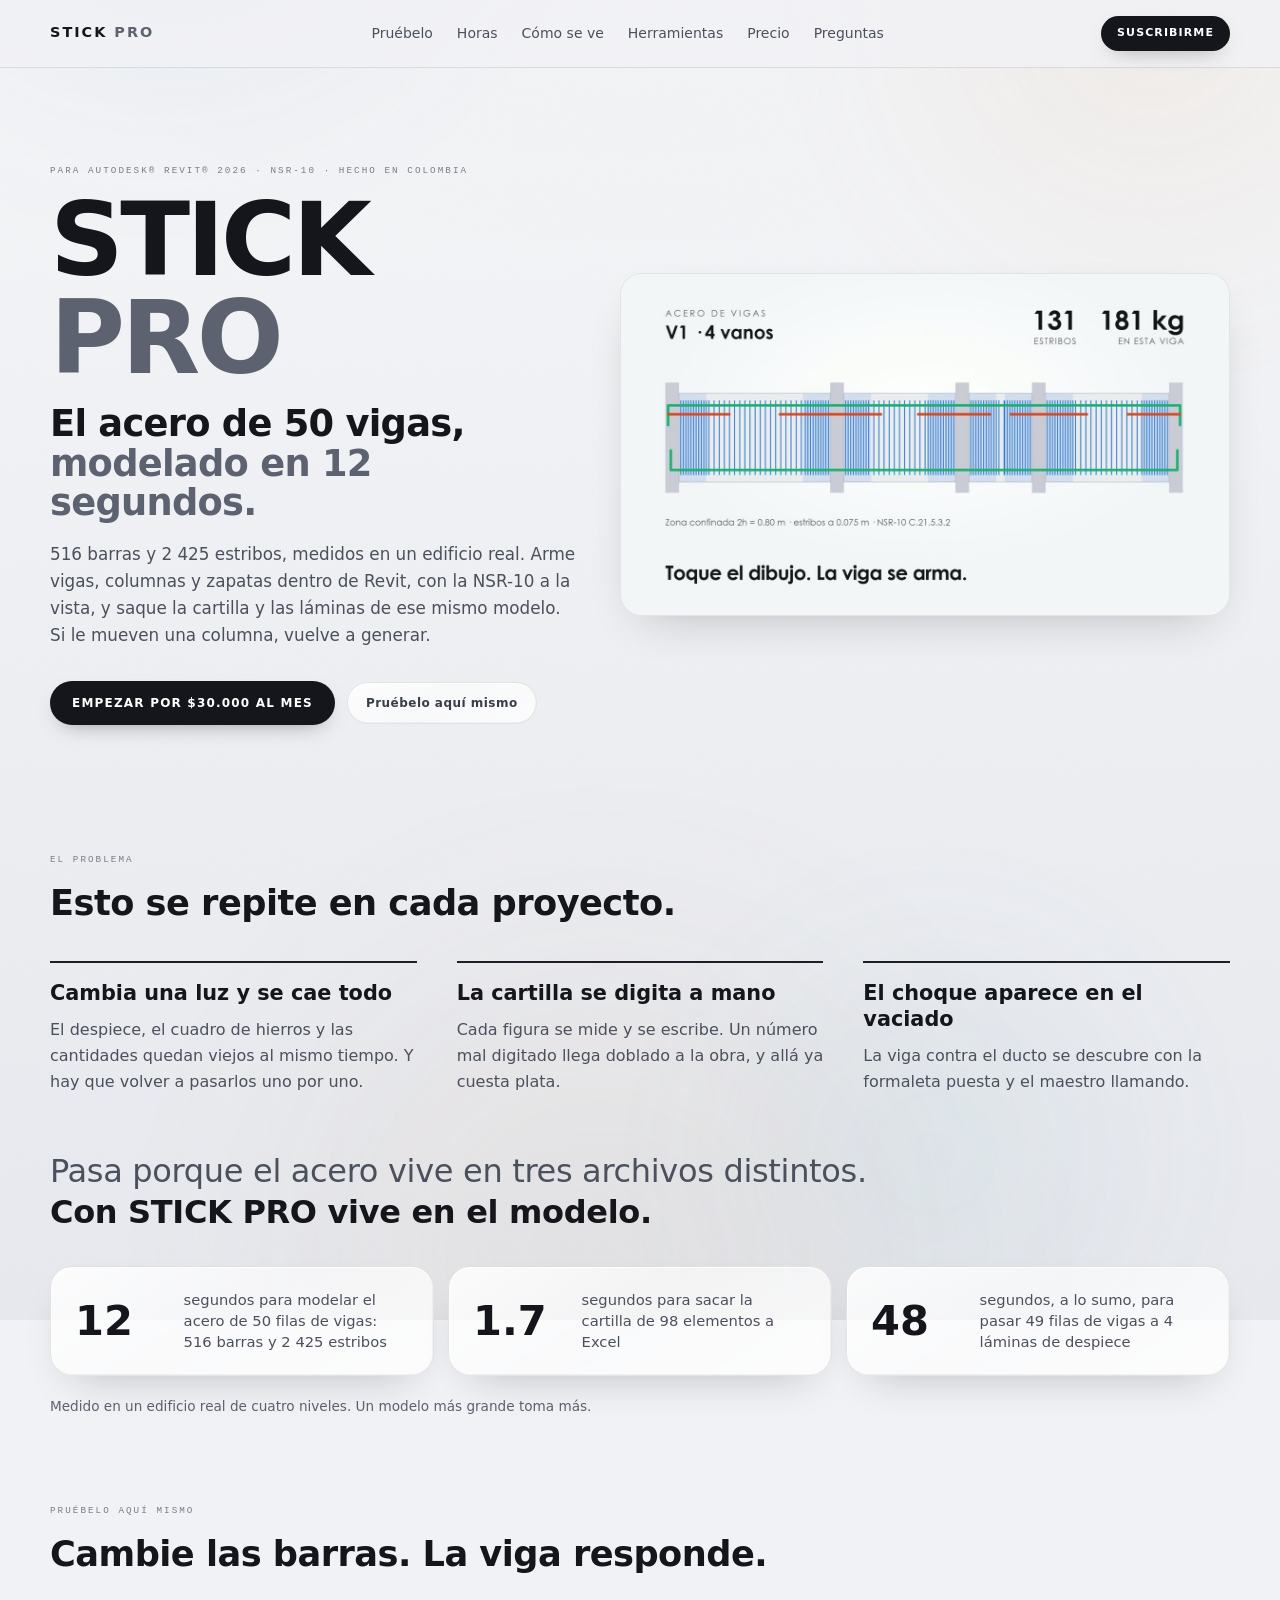
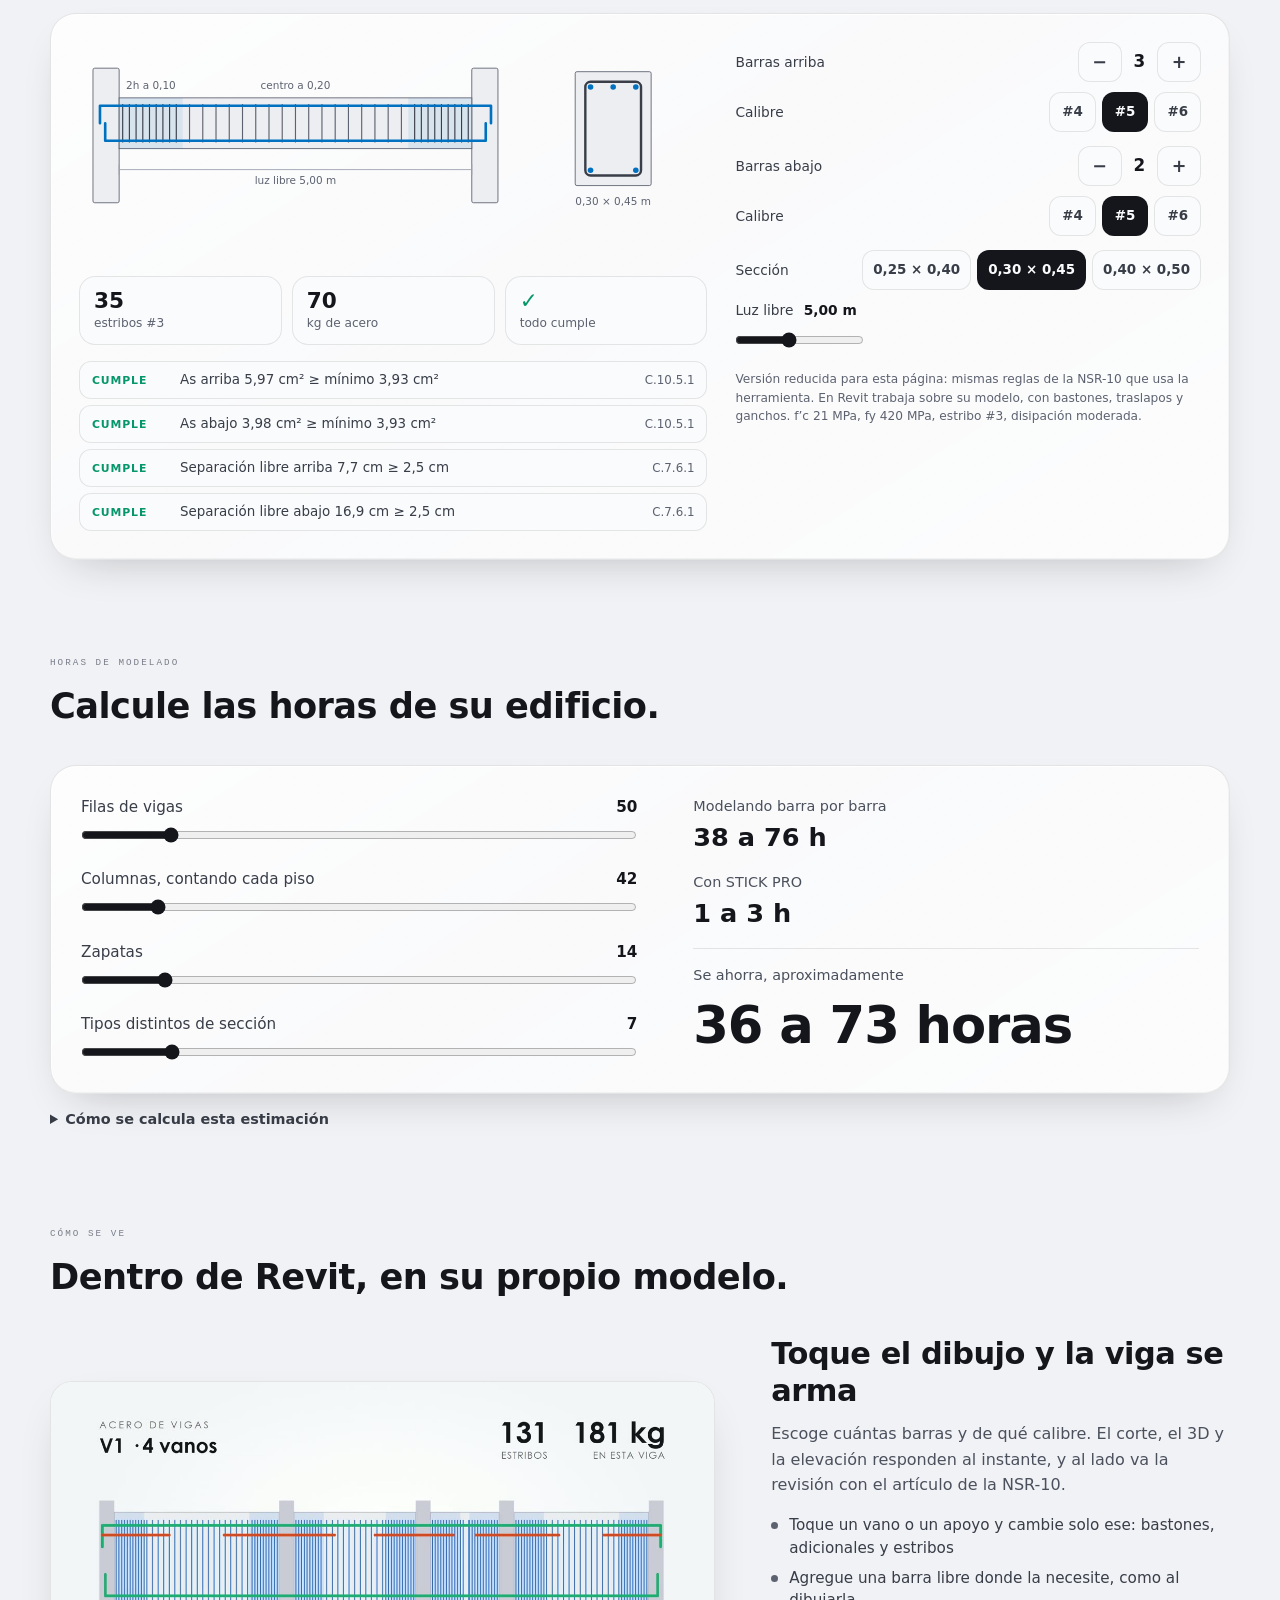
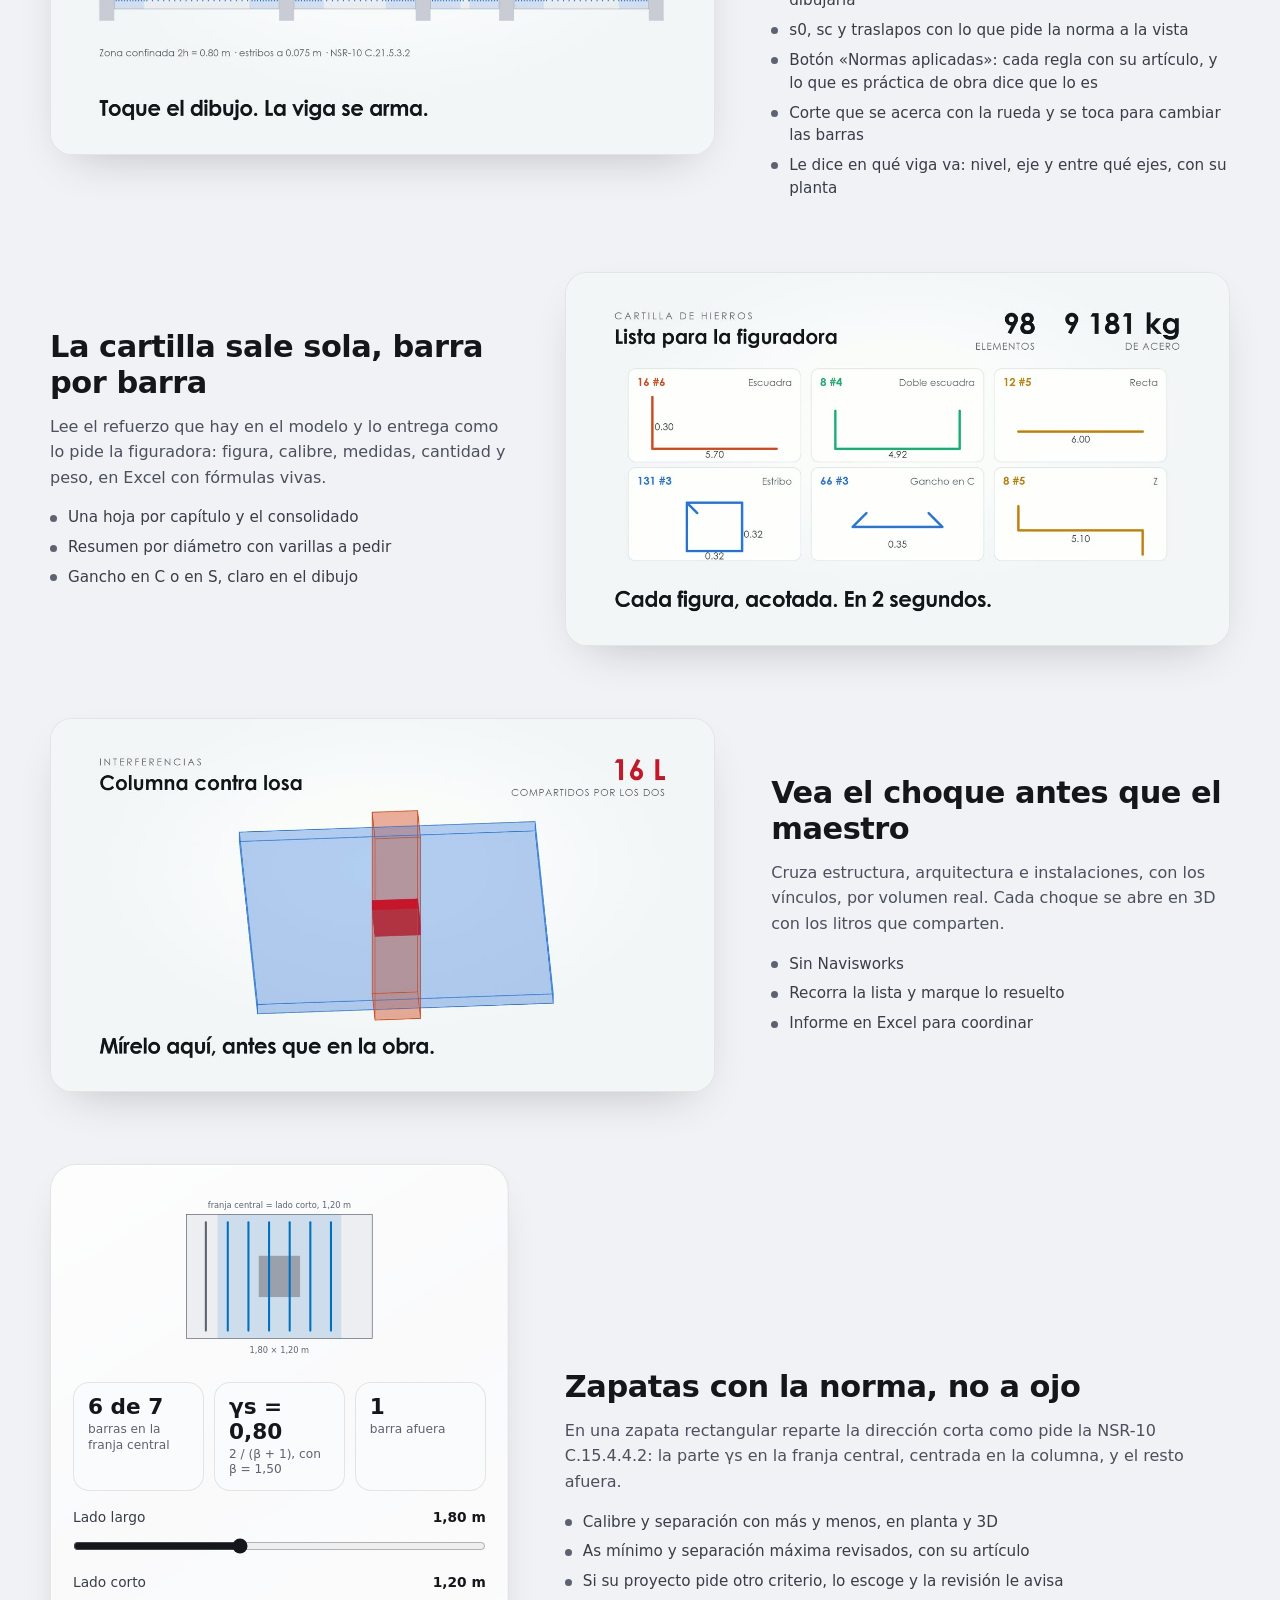
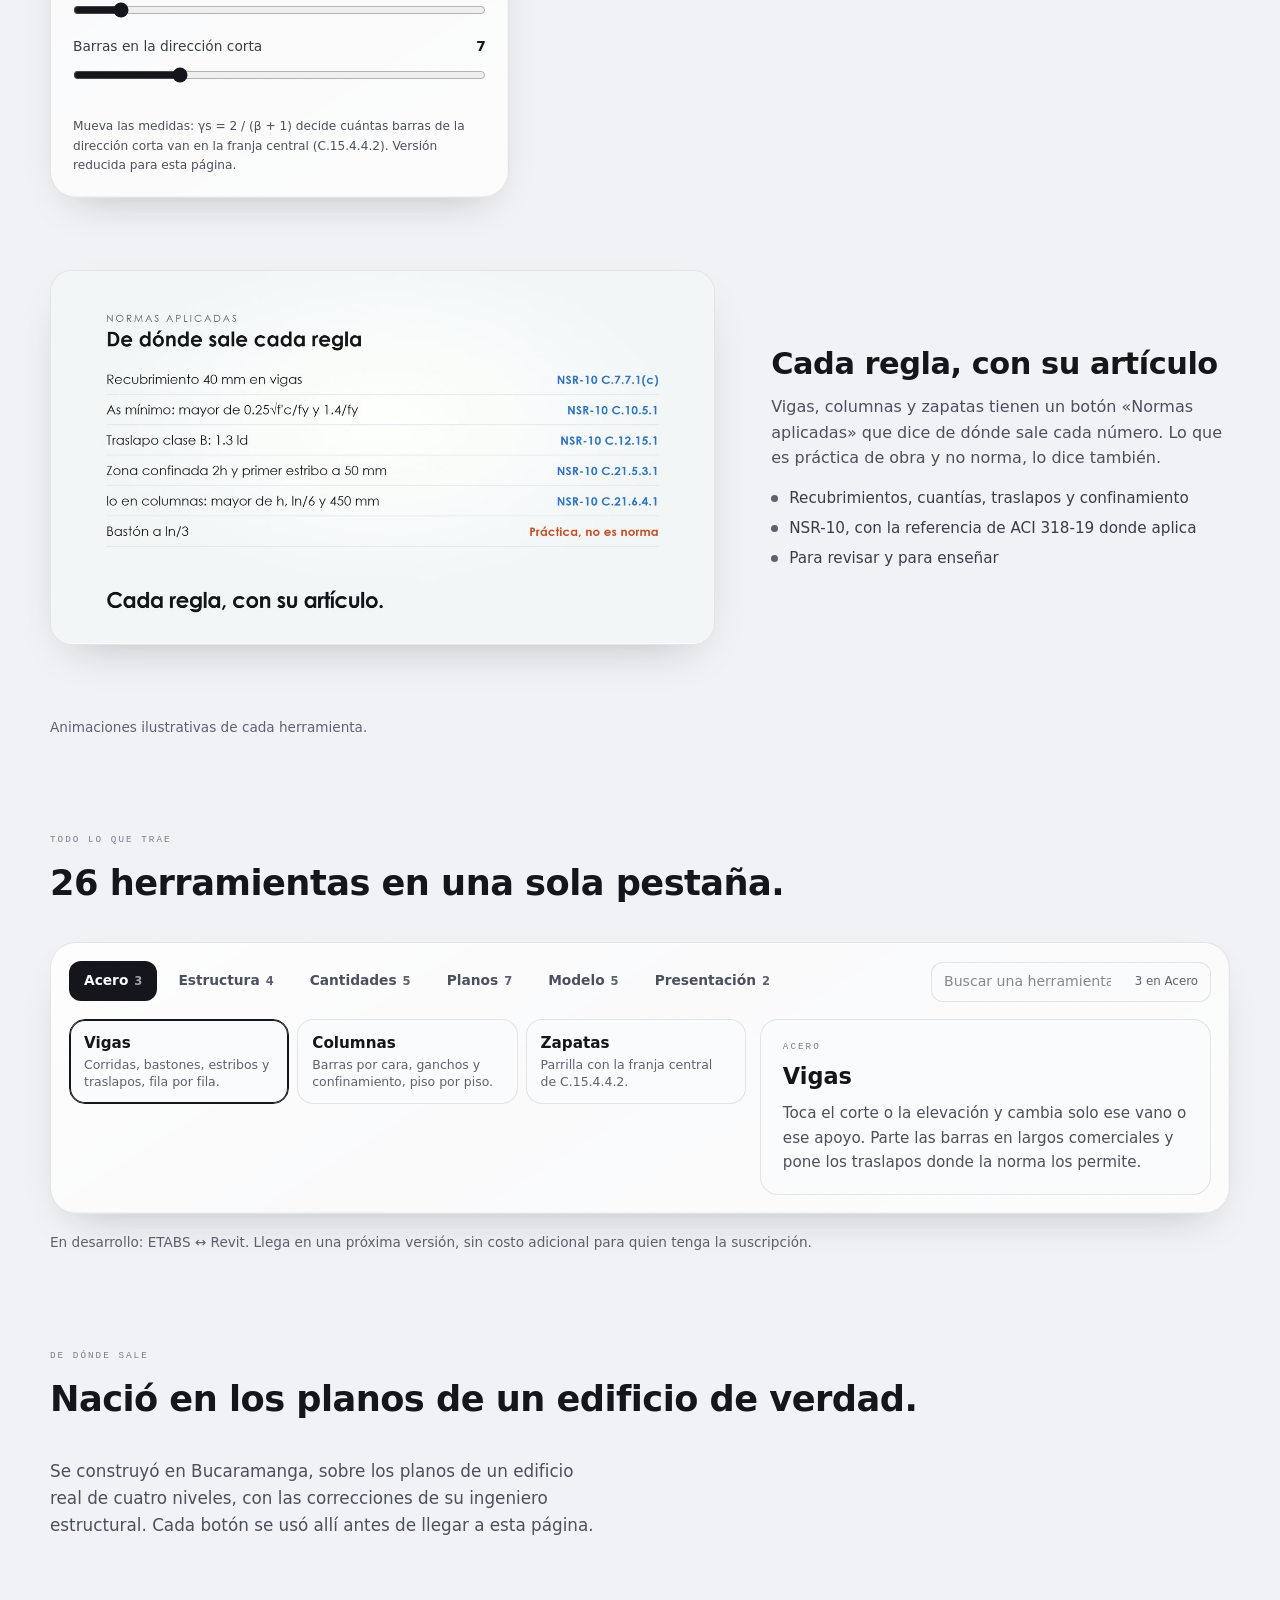
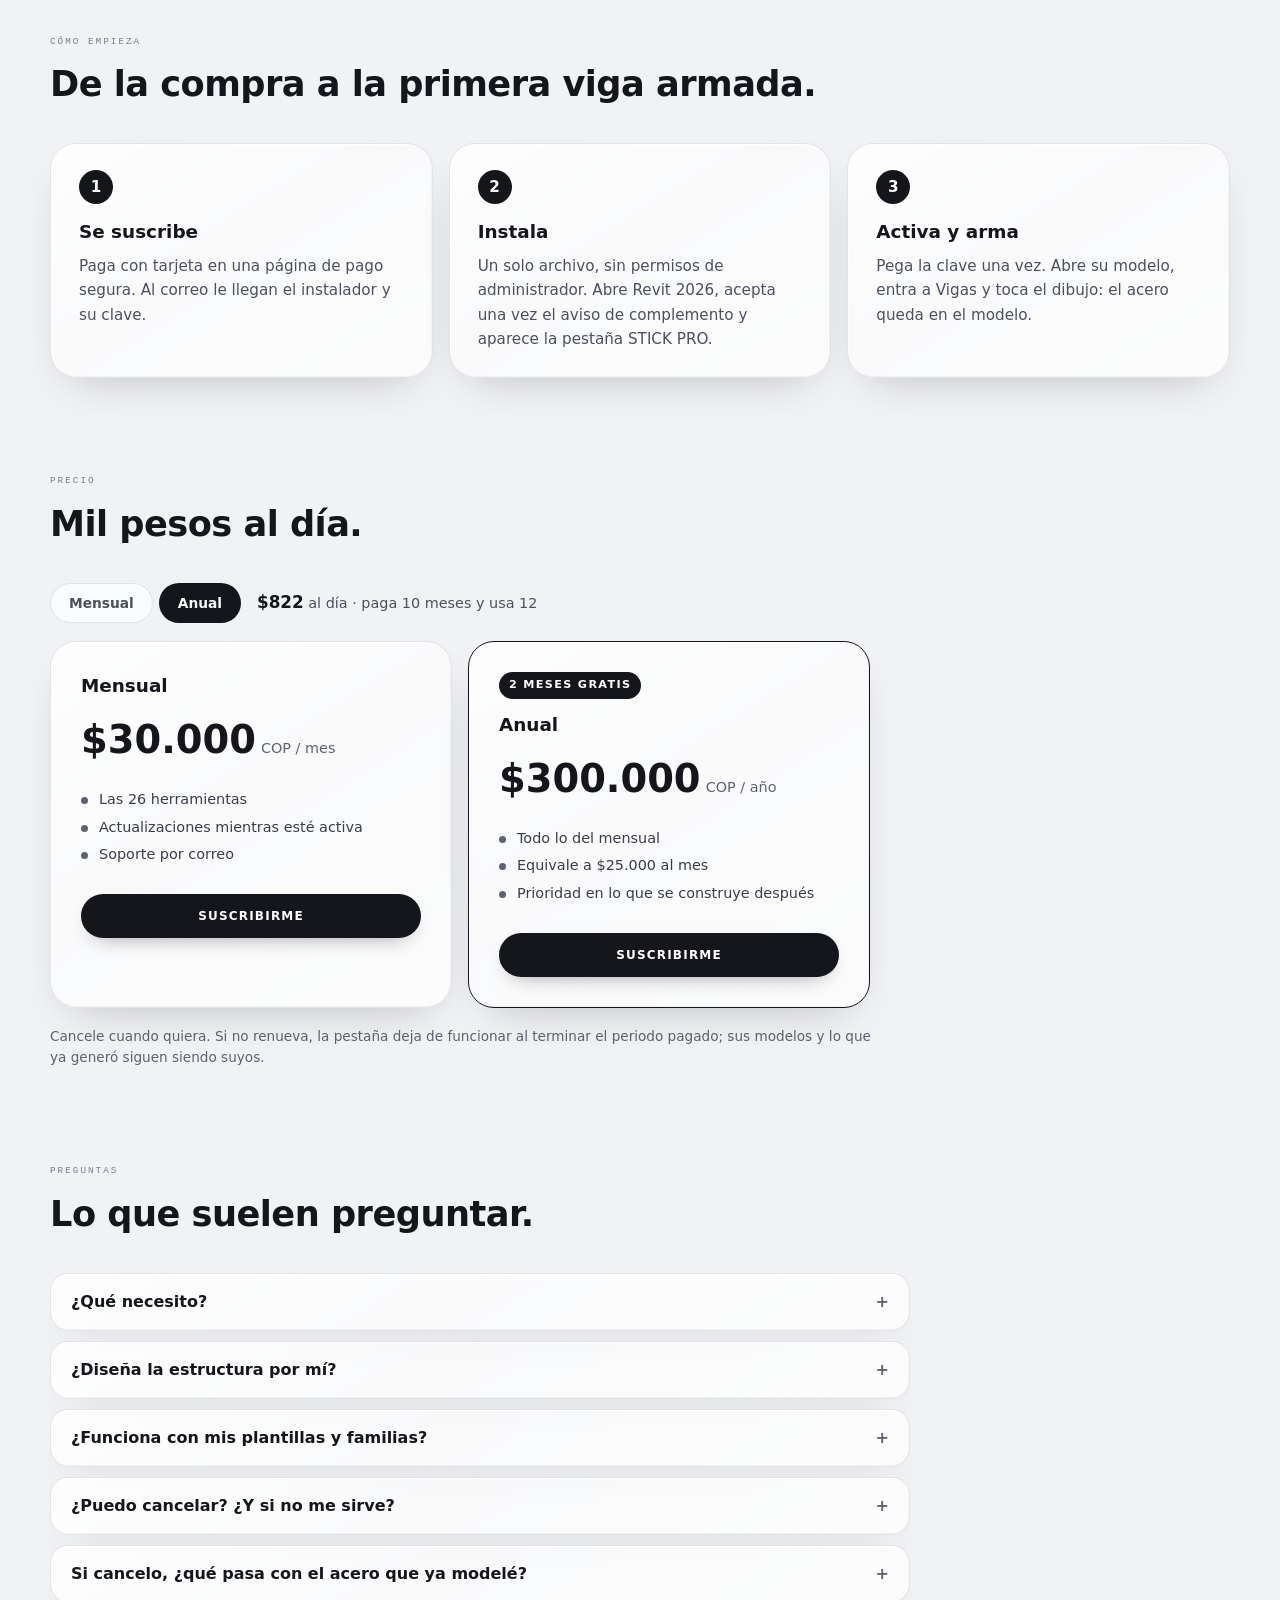
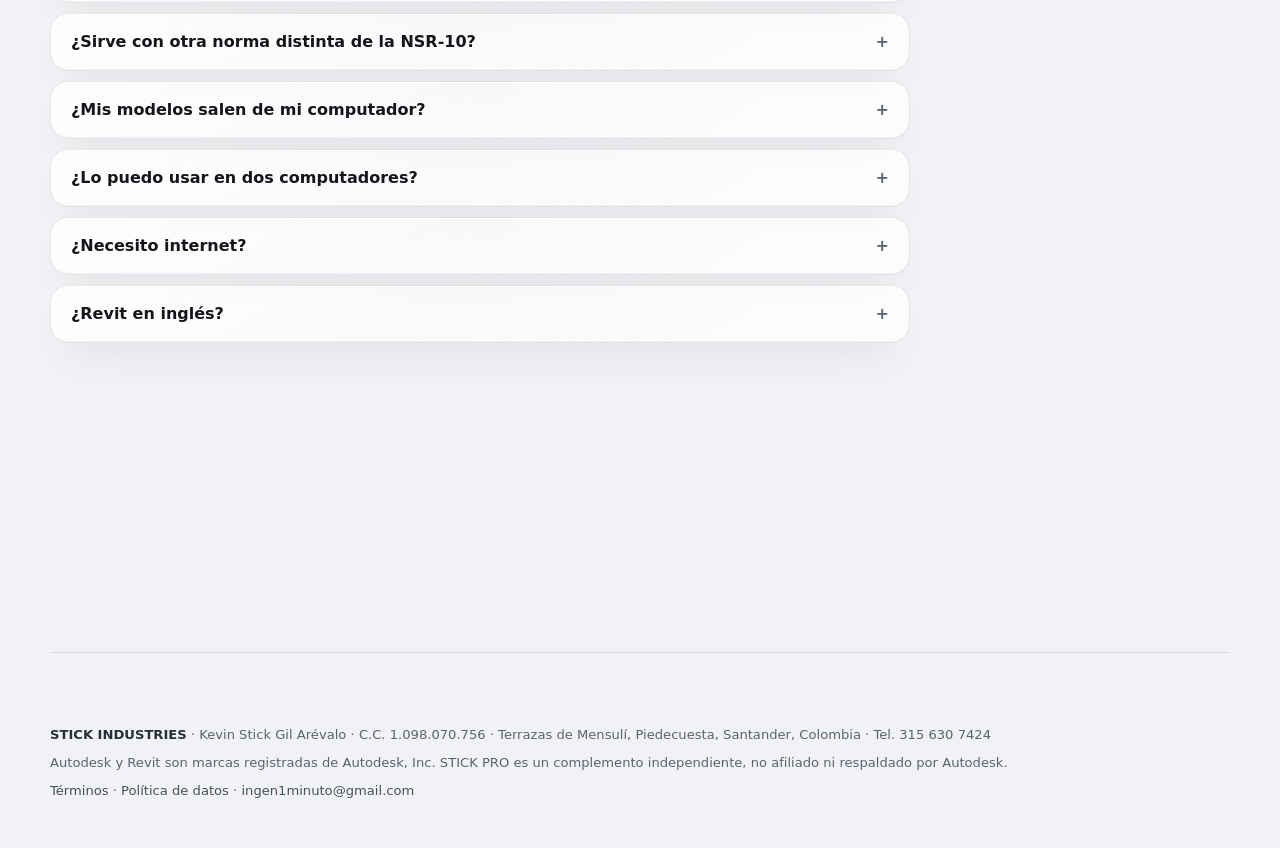
==== commit 620d2dbc: "Datos del vendedor" ====
--- a/index.html
+++ b/index.html
@@ -265,7 +265,7 @@
     </main>
 
     <footer class="contenedor pie">
-      <p><b>STICK INDUSTRIES</b> · Bucaramanga, Colombia</p>
+      <p><b>STICK INDUSTRIES</b> · Kevin Stick Gil Arévalo · C.C. 1.098.070.756 · Terrazas de Mensulí, Piedecuesta, Santander, Colombia · Tel. 315 630 7424</p>
       <p>Autodesk y Revit son marcas registradas de Autodesk, Inc. STICK PRO es un complemento independiente, no afiliado ni respaldado por Autodesk.</p>
       <p><a href="./terminos.html" class="enlace">Términos</a> · <a href="./privacidad.html" class="enlace">Política de datos</a> · <a href="mailto:ingen1minuto@gmail.com" class="enlace">ingen1minuto@gmail.com</a></p>
     </footer>
